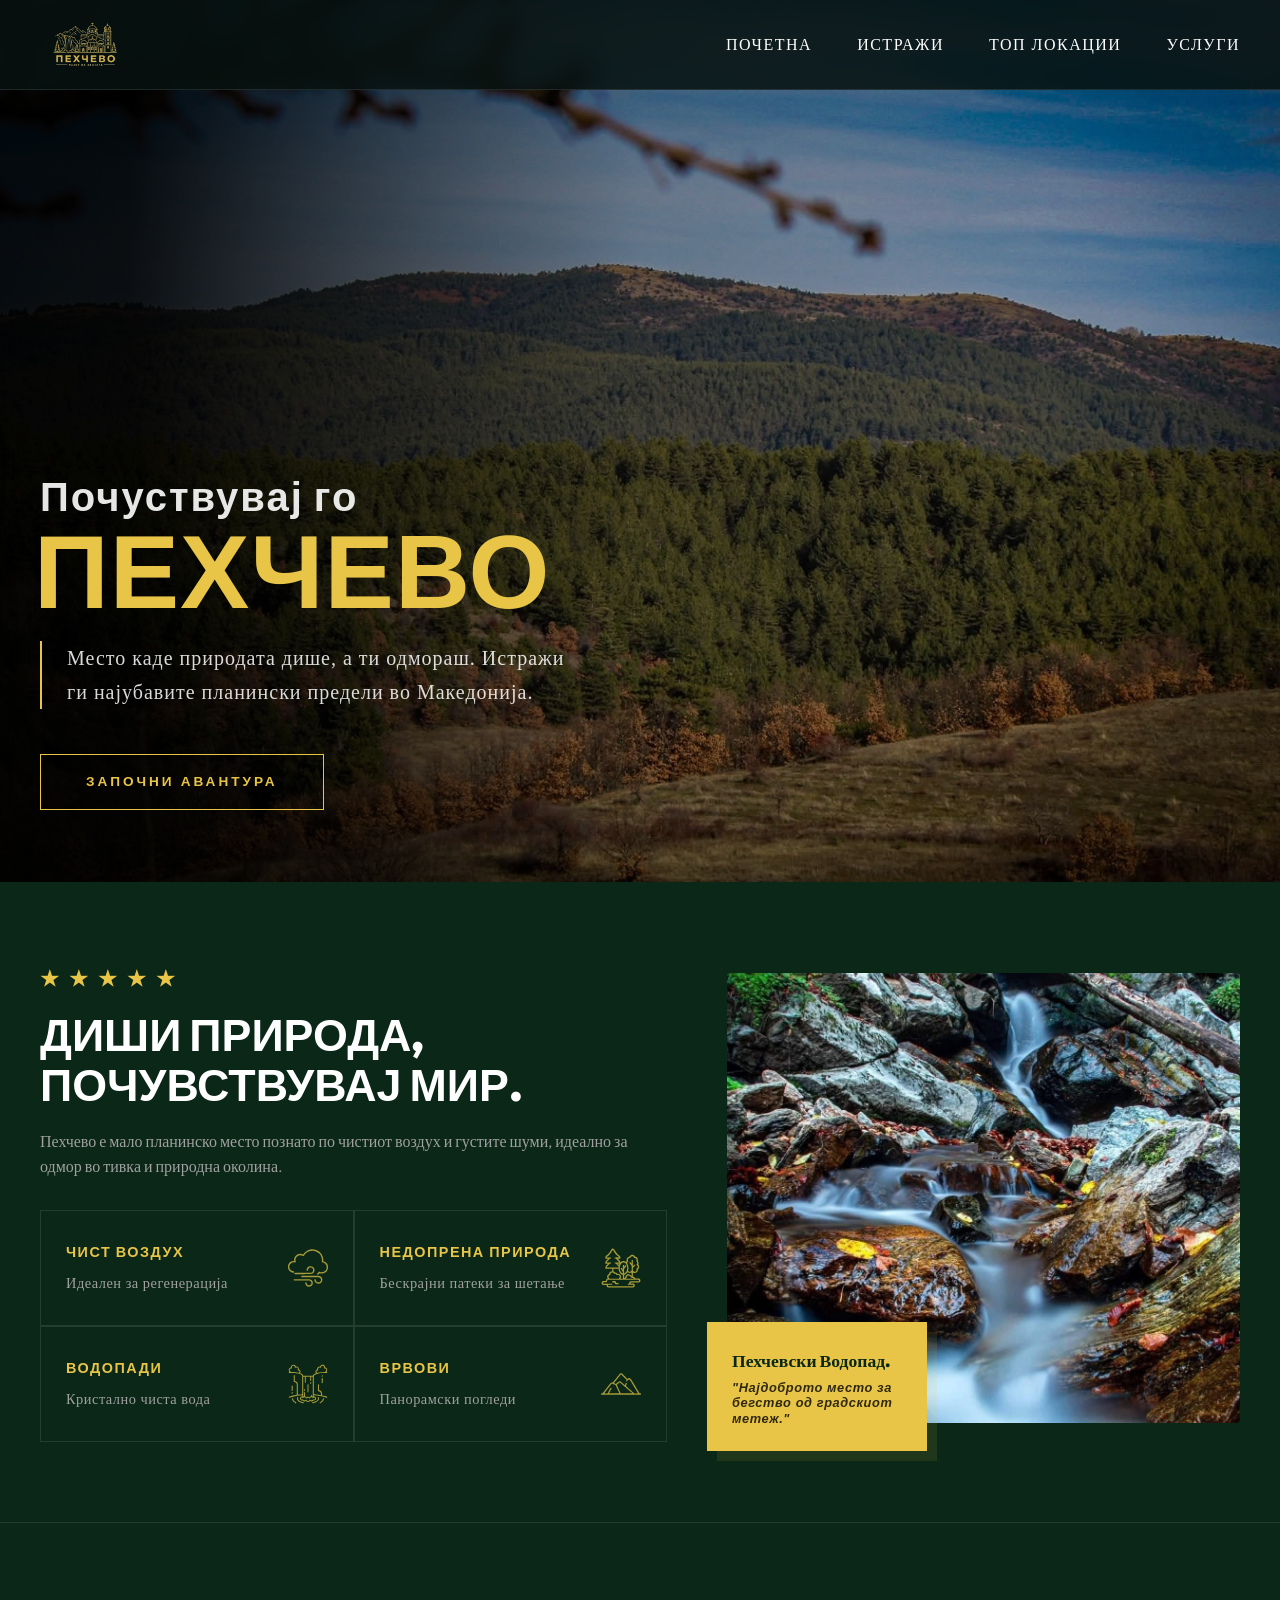
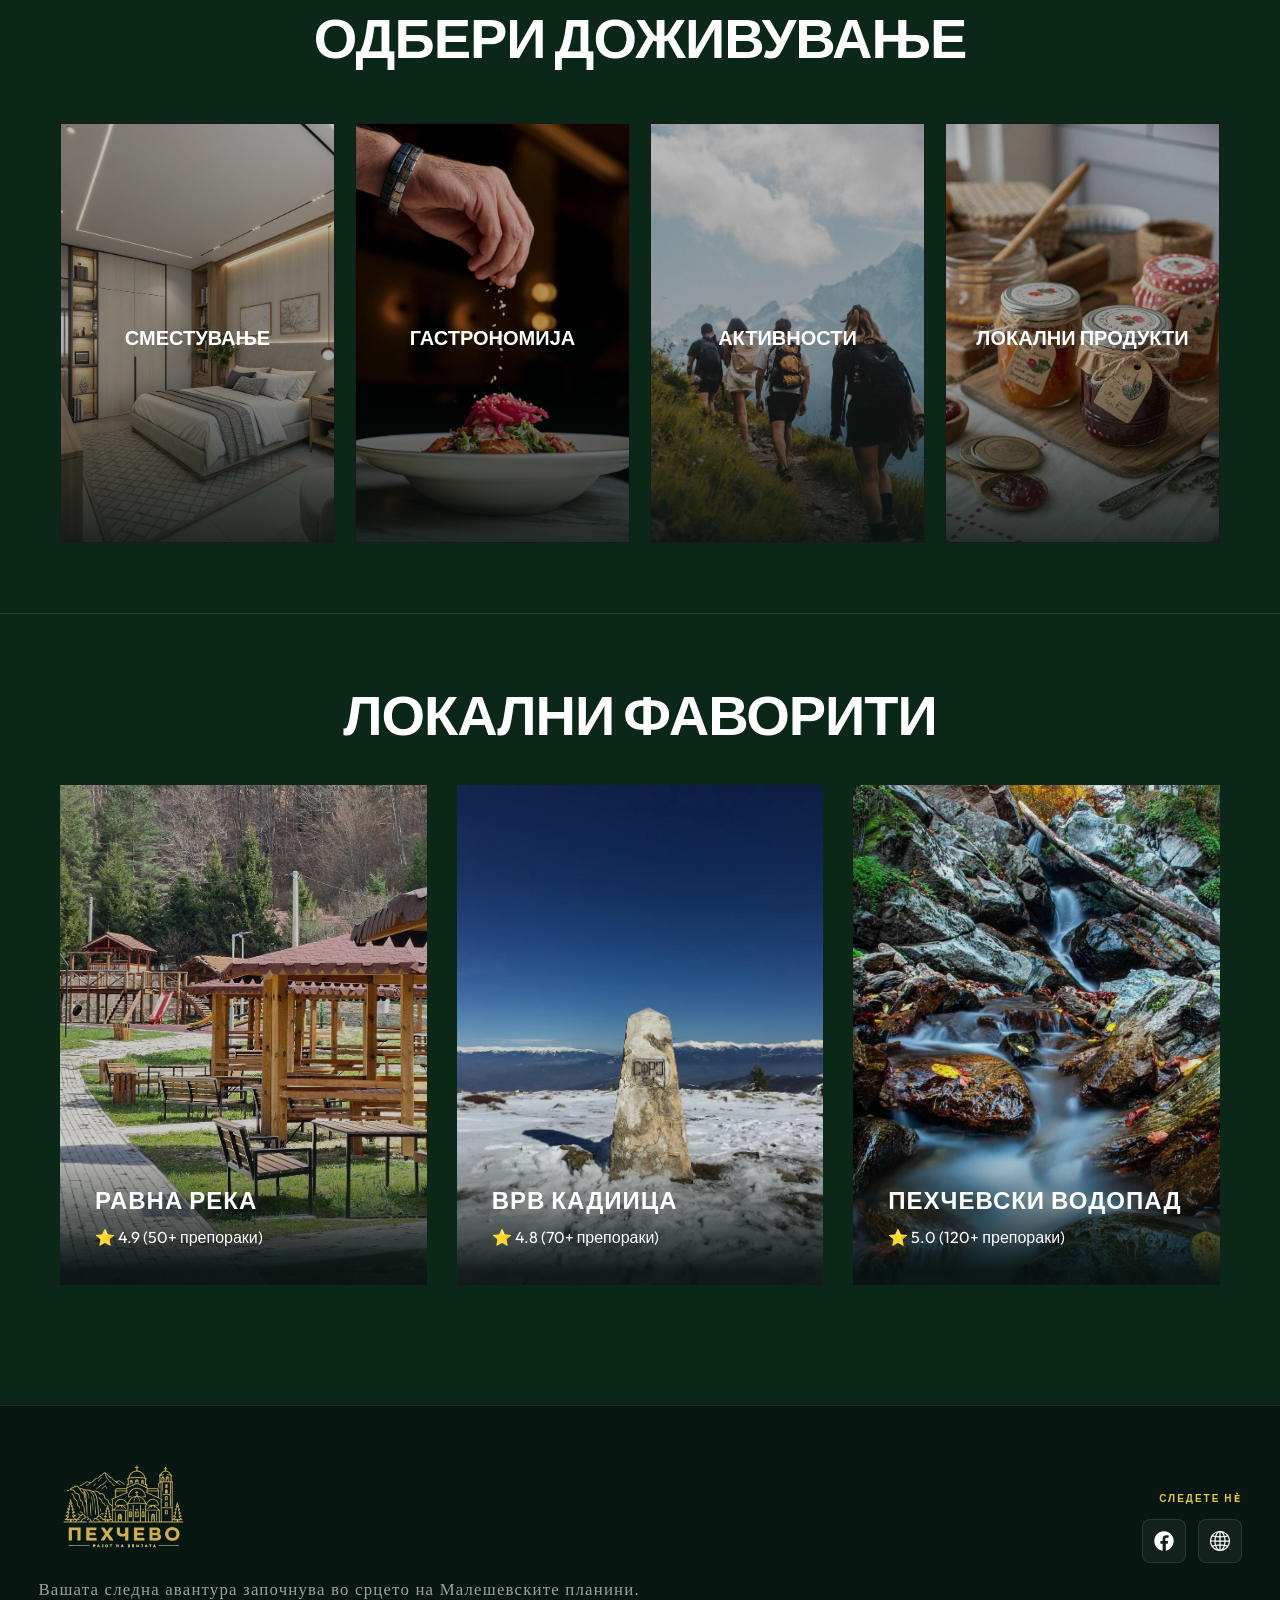
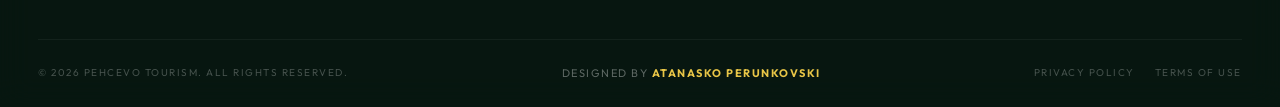
==== index.html @ e06bb4e6 "first commit" ====
<!DOCTYPE html>
<html lang="mk">

<head>
    <meta charset="UTF-8">
    <meta name="viewport" content="width=device-width, initial-scale=1.0">
    <title>Explore Pehcevo | Планински Рај</title>

    <link rel="stylesheet" href="css/main.css">
    <link rel="icon" href="img/FP.jpg">


<link href="https://fonts.googleapis.com/css2?family=Cinzel:wght@400;700&family=Outfit:wght@300;400&display=swap" rel="stylesheet">
<link rel="stylesheet" href="https://cdnjs.cloudflare.com/ajax/libs/font-awesome/6.0.0/css/all.min.css">
    <link href="https://fonts.googleapis.com/css2?family=Playfair+Display:ital,wght@1,700&family=Outfit:wght@400;600&display=swap" rel="stylesheet">
    <link href="https://fonts.googleapis.com/css2?family=Syne:wght@700;800&family=Bebas+Neue&family=Cormorant+Garamond:ital,wght@1,700&display=swap" rel="stylesheet">
    <link href="https://fonts.googleapis.com/css2?family=Poppins:wght@300;400;600;700&display=swap" rel="stylesheet">
    <link href="https://fonts.googleapis.com/css2?family=Outfit:wght@900&family=Cormorant+Garamond:ital,wght@1,500&display=swap" rel="stylesheet">
</head>

<body>

 <header class="header">
    <div class="nav-wrapper">
        <div class="logo">
            <a href="index.html"><img src="img/logofooter.png" alt="Logo"></a>
        </div>

        <nav id="navMenu">
            <ul>
                <li><a href="index.html">Почетна</a></li>
               <li><a href="index.html#categories">Истражи</a></li>
        <li><a href="index.html#top-locations">Топ Локации</a></li>
                <li><a href="services.html">Услуги</a></li>
            </ul>
        </nav>

        <div class="burger">
            <span></span>
            <span></span>
            <span></span>
        </div>
    </div>
</header>

    <section class="hero" id="hero">
        <div class="container">
            <h1>Почуствувај го <span>Пехчево</span></h1>
            <p>Место каде природата дише, а ти одмораш. Истражи ги најубавите планински предели во Македонија.</p>
            <a href="#categories" class="btn">Започни авантура</a>
        </div>
    </section>

  <section class="about" id="about">
    <div class="container about-wrapper">

        <div class="about-content">
            <span class="subtitle">★★★★★</span>
            <h2 class="main-title"> диши природа, почувствувај мир.</h2>
            <p class="description">Пехчево е мало планинско место познато по чистиот воздух и густите шуми, идеално за одмор во тивка и природна околина.</p>

            <div class="features-grid">
                <div class="feature-item">
                    <div class="icon-wrapper">
                        <img src="img/cloud.svg" alt="Воздух">
                    </div>
                    <div class="text">
                        <h4>Чист Воздух</h4>
                        <p>Идеален за регенерација</p>
                    </div>
                </div>

                <div class="feature-item">
                    <div class="icon-wrapper">
                        <img src="img/landscape.svg" alt="Природа">
                    </div>
                    <div class="text">
                        <h4>Недопрена природа</h4>
                        <p>Бескрајни патеки за шетање</p>
                    </div>
                </div>

                <div class="feature-item">
                    <div class="icon-wrapper">
                        <img src="img/waterfall.svg" alt="Водопади">
                    </div>
                    <div class="text">
                        <h4>Водопади</h4>
                        <p>Кристално чиста вода</p>
                    </div>
                </div>

                <div class="feature-item">
                    <div class="icon-wrapper">
                        <img src="img/mountain.svg" alt="Врвови">
                    </div>
                    <div class="text">
                        <h4>Врвови</h4>
                        <p>Панорамски погледи</p>
                    </div>
                </div>
            </div>
        </div>

        <div class="about-visual">
            <div class="image-mask">
                <img src="img/vodopad2.jpeg" alt="Pehcevo Nature">
            </div>
            <div class="experience-card">
                <div class="user-meta">
                    <div class="avatar-placeholder"></div>
                    <div class="user-info">
                        <strong>Пехчевски Водопад.</strong>
                    </div>
                </div>
                <p>"Најдоброто место за бегство од градскиот метеж."</p>
            </div>
        </div>

    </div>
</section>



    <section class="categories" id="categories">
        <div class="container">
            <h2>Одбери доживување</h2>
            <div class="grid">
                <div class="card">
                    <img src="img/acomodation.jpg" alt="Stay">
                    <div class="card-content">
                        <h3>Сместување</h3>
                        <p>Од модерни хотели до автентични планински колиби.</p>
                        <a href="acomodation.html" class="btn-sm">Види ги сите</a>
                    </div>
                </div>
                <div class="card">
                    <img src="img/gastronomycard.jpg"
                        alt="Gastronomy">
                    <div class="card-content">
                        <h3>Гастрономија</h3>
                        <p>Домашно сирење, фурнаринки и малешевски тавче гравче.</p>
                        <a href="gastronomy.html" class="btn-sm">Види ги сите</a>
                    </div>
                </div>
                <div class="card">
                    <img src="img/activities.jpg"
                        alt="Activities">
                    <div class="card-content">
                        <h3>Активности</h3>
                        <p>Планинарење, велосипедизам и оф-роуд тури.</p>
                        <a href="activities.html" class="btn-sm">Види ги сите</a>
                    </div>
                </div>
                <div class="card">
                    <img src="img/local.jpg"
                        alt="Products">
                    <div class="card-content">
                        <h3>Локални Продукти</h3>
                        <p>Шумски плодови, мед и природни чаеви од планината.</p>
                        <a href="localorigin.html" class="btn-sm">Види ги сите</a>
                    </div>
                </div>

            </div>
          <div class="slider-dots">
    <div class="dot active"></div>
    <div class="dot"></div>
    <div class="dot"></div>
    <div class="dot"></div>
  </div>
    </div>
        </div>
    </section>

<section class="top-locations" id="top-locations">
    <div class="container">
        <h2>Локални фаворити</h2>
        <div class="locations-grid">
      
            <div class="loc-item" onclick="openActivity('ravna-reka')">
                <img src="img/ravnareka3.jpg" alt="Равна Река">
                <div class="loc-info">
                    <h4>Равна Река</h4>
                    <span>⭐ 4.9 (50+ препораки)</span>
                </div>
            </div>

            <div class="loc-item" onclick="openActivity('vrv-kadiica')">
                <img src="img/kadiica.webp" alt="Врв Кадиица">
                <div class="loc-info">
                    <h4>Врв Кадиица</h4>
                    <span>⭐ 4.8 (70+ препораки)</span>
                </div>
            </div>
            
        
            <div class="loc-item" onclick="openActivity('pehcevski-vodopadi')">
                <img src="img/vodopad2.jpeg" alt="Пехчевски Водопад">
                <div class="loc-info">
                    <h4>Пехчевски Водопад</h4>
                    <span>⭐ 5.0 (120+ препораки)</span>
                </div>
            </div>

        </div>
    </div>
</section>

<div id="activityModal" class="modal-overlay activity-modal">
    <div class="modal-container">
      
        <button class="close-modal" onclick="closeActivityModal()">×</button>
        
        <div class="modal-left">
            <img src="" id="act-img">
        </div>
        
        <div class="modal-right">
            <div class="top-content">
                <span id="act-type" class="activity-type-tag"></span>
                <h2 id="act-title"></h2>
                <p id="act-desc" class="activity-desc"></p>
            </div>

            <div class="activity-meta">
                <!-- Секој елемент сега има контејнер за иконата (векторот) -->
                <div class="meta-item">
                    <span>Локација</span>
                    <div class="meta-value">
                        <i class="fa-solid fa-location-dot"></i>
                        <b id="act-location"></b>
                    </div>
                </div>

                <div class="meta-item">
                    <span>Тежина</span>
                    <div class="meta-value">
                        <i class="fa-solid fa-mountain"></i>
                        <b id="act-diff"></b>
                    </div>
                </div>

                <div class="meta-item">
                    <span>Период</span>
                    <div class="meta-value">
                        <i class="fa-solid fa-calendar-days"></i>
                        <b id="act-time"></b>
                    </div>
                </div>

                <div class="meta-item">
                    <span>Опрема</span>
                    <div class="meta-value">
                        <i class="fa-solid fa-person-hiking"></i>
                        <b id="act-gear"></b>
                    </div>
                </div>
            </div>
        </div>
    </div>
</div>
<footer class="main-footer">
    <div class="footer-glass-wrap">
        <div class="container-fluid">
            <div class="footer-content-row">
                
                <div class="footer-brand-wrap">
                    <a href="#" class="footer-logo"> 
                        <img src="img/logofooter.png" alt="Pehcevo Logo">
                    </a>
                    <p class="brand-tagline-low">Вашата следна авантура започнува во срцето на Малешевските планини.</p>
                </div>

                <div class="footer-social-wrap">
                    <span class="social-label">Следете нè</span>
                    <div class="social-icons">
                        <a href="#" class="social-btn">
                            <img src="img/facebook.svg" alt="Facebook">
                        </a>
                        <a href="#" class="social-btn">
                            <img src="img/world-wide-web.svg" alt="Website">
                        </a>
                    </div>
                </div>
            </div>

            <div class="footer-bottom">
                <p class="copyright">&copy; 2026 PEHCEVO TOURISM. ALL RIGHTS RESERVED.</p>
                
                <a href="#" target="_blank" class="designer-link-class">
                    DESIGNED BY <span>ATANASKO PERUNKOVSKI</span>
                </a>

                <div class="legal-links">
                    <a href="#">Privacy Policy</a>
                    <a href="#">Terms of Use</a>
                </div>
            </div>
        </div>
    </div>
</footer>

<script src="main.js"></script>

</body>

</html>
---- css/main.css ----
@charset "UTF-8";
@import url("https://fonts.googleapis.com/css2?family=Outfit:wght@300;400;600;700&display=swap");
* {
  margin: 0;
  padding: 0;
  box-sizing: border-box;
}

body {
  font-family: "Outfit", sans-serif;
  background-color: #0a2717;
  color: #ffffff;
  line-height: 1.6;
  overflow-x: hidden;
}

.container {
  max-width: 1400px;
  margin: 0 auto;
  padding: 0 40px;
}

.header {
  position: fixed;
  top: 0;
  left: 0;
  width: 100%;
  height: 90px;
  z-index: 1000;
  background: rgba(8, 18, 16, 0.8);
  backdrop-filter: blur(8px);
  border-bottom: 1px solid rgba(255, 255, 255, 0.1);
  display: flex;
  align-items: center;
}
.header .nav-wrapper {
  width: 100%;
  max-width: 1400px;
  margin: 0 auto;
  padding: 0 40px;
  display: flex;
  justify-content: space-between;
  align-items: center;
}
.header .logo {
  z-index: 1101;
}
.header .logo img {
  max-height: 60px;
  width: auto;
  display: block;
}
.header {
  /* DESKTOP MENU */
}
.header #navMenu ul {
  display: flex;
  list-style: none;
  gap: 45px;
  margin: 0;
  padding: 0;
}
.header #navMenu ul li a {
  text-decoration: none;
  color: #fff;
  font-family: "Times New Roman", Times, serif;
  font-size: 1rem;
  text-transform: uppercase;
  letter-spacing: 1.5px;
  transition: 0.3s;
}
.header #navMenu ul li a:hover {
  color: #e8c547;
}
.header .burger {
  display: none;
  flex-direction: column;
  gap: 5px;
  cursor: pointer;
  z-index: 1101;
}
.header .burger span {
  width: 26px;
  height: 3px;
  background: #fff;
  transition: 0.3s;
}

.hero {
  height: 98vh;
  display: flex;
  align-items: flex-end;
  position: relative;
  padding-bottom: 8vh;
  background: linear-gradient(to right, rgba(0, 0, 0, 0.9) 10%, rgba(0, 0, 0, 0.3) 50%, rgba(0, 0, 0, 0.1) 100%), url("../img/IMG_6024.jpeg") top/cover no-repeat;
}
.hero::before {
  content: "";
  position: absolute;
  top: 0;
  left: 0;
  width: 100%;
  height: 100%;
  background: rgba(0, 0, 0, 0.2);
  z-index: 0;
}
.hero .container {
  position: relative;
  z-index: 1;
  width: 100%;
  max-width: 1400px;
  margin: 0 auto;
  padding: 0 40px;
  text-align: left;
}
.hero .container h1 {
  font-family: "Outfit", sans-serif;
  font-size: clamp(1.8rem, 4vw, 2.5rem);
  font-weight: 700;
  letter-spacing: 2px;
  text-transform: none;
  color: rgba(255, 255, 255, 0.9);
  line-height: 1.1;
  margin-bottom: 25px;
  padding-left: 0;
}
.hero .container h1 span {
  display: block;
  font-family: "Outfit", sans-serif;
  font-size: clamp(3rem, 9vw, 6.5rem);
  font-weight: 900;
  color: #e8c547;
  letter-spacing: 1px;
  text-transform: uppercase;
  margin-top: 5px;
  line-height: 0.9;
  margin-left: -6px;
}
.hero .container p {
  max-width: 550px;
  font-family: "Times New Roman", Times, serif;
  margin-bottom: 45px;
  font-size: 1.25rem;
  color: rgba(255, 255, 255, 0.85);
  line-height: 1.7;
  font-weight: 500;
  letter-spacing: 1px;
  border-left: 2px solid #e8c547;
  padding-left: 25px;
  margin-left: 0;
}
.hero .container .btn {
  display: inline-block;
  padding: 16px 45px;
  background: transparent;
  color: #e8c547 !important;
  font-family: "Outfit", sans-serif;
  border: 1px solid #e8c547;
  text-decoration: none !important;
  font-weight: 700;
  text-transform: uppercase;
  letter-spacing: 3px;
  font-size: 0.85rem;
  transition: all 0.4s cubic-bezier(0.165, 0.84, 0.44, 1);
}
.hero .container .btn:hover {
  background: #e8c547;
  color: #ffffff !important;
  transform: translateY(-5px);
  box-shadow: 0 15px 30px rgba(232, 197, 71, 0.3);
}

.hero .container {
  animation: fadeInUp 1.2s ease-out;
}

@keyframes fadeInUp {
  from {
    opacity: 0;
    transform: translateY(30px);
  }
  to {
    opacity: 1;
    transform: translateY(0);
  }
}
.about {
  padding: 80px 0;
  border-bottom: 1px solid rgba(255, 255, 255, 0.1);
  background-color: #0a2717;
}
.about .about-wrapper {
  display: grid;
  grid-template-columns: 1.1fr 0.9fr;
  gap: 60px;
  align-items: center;
}
.about .subtitle {
  color: #e8c547;
  letter-spacing: 10px;
  font-weight: 700;
  font-size: 1.3rem;
  display: block;
  margin-bottom: 15px;
}
.about .main-title {
  font-size: 2.8rem;
  font-weight: 900;
  line-height: 1.1;
  margin-bottom: 20px;
  text-transform: uppercase;
  color: #ffffff;
}
.about .description {
  color: #a0a0a0;
  font-family: "Outfit", Times, serif;
  font-weight: 300;
  margin-bottom: 30px;
  font-size: 1rem;
  line-height: 1.6;
}
.about .features-grid {
  display: grid;
  grid-template-columns: 1fr 1fr;
}
.about .features-grid .feature-item {
  padding: 30px 25px;
  border: 1.5px solid rgba(255, 255, 255, 0.1);
  transition: 0.4s cubic-bezier(0.4, 0, 0.2, 1);
  position: relative;
  overflow: hidden;
}
.about .features-grid .feature-item .icon-wrapper {
  position: absolute;
  right: 25px;
  top: 50%;
  transform: translateY(-50%);
  width: 40px;
  height: 40px;
  transition: all 0.4s cubic-bezier(0.175, 0.885, 0.32, 1.275);
  opacity: 0.7;
}
.about .features-grid .feature-item .icon-wrapper img {
  width: 100%;
  height: 100%;
  -o-object-fit: contain;
     object-fit: contain;
  /* Филтер за златна боја на црно SVG */
  filter: invert(82%) sepia(53%) saturate(542%) hue-rotate(354deg) brightness(95%) contrast(92%);
}
.about .features-grid .feature-item .text {
  padding-right: 50px;
}
.about .features-grid .feature-item .text h4 {
  color: #e8c547;
  margin-bottom: 8px;
  letter-spacing: 1.5px;
  text-transform: uppercase;
  font-size: 0.9rem;
}
.about .features-grid .feature-item .text p {
  font-size: 0.9rem;
  font-family: "Times New Roman", Times, serif;
  font-weight: 500;
  letter-spacing: 0.5px;
  color: #a0a0a0;
  margin: 0;
}
.about .features-grid .feature-item:hover {
  background: rgba(232, 197, 71, 0.05);
  border-color: #e8c547;
}
.about .features-grid .feature-item:hover .icon-wrapper {
  transform: translateY(-50%) scale(1.25);
  opacity: 1;
}
.about .about-visual {
  position: relative;
}
.about .about-visual .image-mask img {
  width: 100%;
  height: 450px;
  -o-object-fit: cover;
     object-fit: cover;
  transition: 0.8s ease;
  border-radius: 4px;
}
.about .about-visual .image-mask img:hover {
  transform: scale(1.02);
}
.about .about-visual .experience-card {
  position: absolute;
  bottom: -20px;
  left: -20px;
  background: #e8c547;
  color: #0a2717;
  padding: 25px;
  max-width: 220px;
  box-shadow: 10px 10px 0 rgba(232, 197, 71, 0.1);
  z-index: 10;
}
.about .about-visual .experience-card .user-info strong {
  font-weight: 900;
  font-family: "Outfit";
  font-size: 1.1rem;
  color: #0a2717;
  display: block;
}
.about .about-visual .experience-card p {
  font-weight: 600;
  font-family: Arial, Helvetica, sans-serif;
  font-style: italic;
  letter-spacing: 0.6px;
  font-size: 0.8rem;
  line-height: 1.2;
  margin-top: 5px;
  color: rgba(0, 0, 0, 0.8);
}

.categories {
  padding: 70px 0;
  background-color: #0a2717;
  overflow: hidden;
}
.categories h2 {
  font-family: "Outfit", sans-serif;
  font-size: clamp(2.5rem, 5vw, 3.5rem);
  text-align: center;
  margin-bottom: 40px;
  text-transform: uppercase;
  font-weight: 900;
  color: #ffffff;
  letter-spacing: -1px;
}
.categories h2 span {
  display: block;
  font-family: "Cormorant Garamond", serif;
  font-style: italic;
  color: #e8c547;
  font-size: 1.2rem;
  text-transform: none;
  letter-spacing: 2px;
  margin-top: 5px;
}
.categories .grid {
  display: grid;
  grid-template-columns: repeat(4, 1fr);
  gap: 20px;
  padding: 0 20px;
}
.categories .card {
  height: 420px;
  background: #000;
  position: relative;
  overflow: hidden;
  border: 1px solid rgba(255, 255, 255, 0.1);
  transition: all 0.5s ease;
}
.categories .card::after {
  content: "";
  position: absolute;
  top: 0;
  left: 0;
  width: 100%;
  height: 100%;
  background: linear-gradient(to top, rgba(8, 18, 16, 0.8) 0%, rgba(8, 18, 16, 0.1) 40%, transparent 100%);
  z-index: 1;
  transition: all 0.5s ease;
}
.categories .card img {
  width: 100%;
  height: 100%;
  -o-object-fit: cover;
     object-fit: cover;
  opacity: 0.75;
  transition: 0.8s cubic-bezier(0.2, 1, 0.2, 1);
}
.categories .card .card-content {
  position: absolute;
  bottom: 0;
  left: 0;
  width: 100%;
  padding: 40px 30px;
  z-index: 2;
  text-align: center;
  display: flex;
  flex-direction: column;
  align-items: center;
}
.categories .card .card-content h3 {
  font-family: "Outfit", sans-serif;
  font-size: 1.25rem;
  text-transform: uppercase;
  font-weight: 900;
  margin-bottom: 15px;
  color: #ffffff;
  transform: translateY(10px);
  transition: 0.4s ease;
}
.categories .card .card-content p {
  font-family: "Times New Roman", Times, serif;
  font-size: 0.95rem;
  color: rgba(255, 255, 255, 0.85);
  letter-spacing: 1px;
  line-height: 1.5;
  opacity: 0;
  transform: translateY(20px);
  transition: 0.4s ease;
  margin-bottom: 30px;
}
.categories .card .card-content .btn-outline {
  display: inline-block;
  padding: 12px 25px;
  border: 1px solid #e8c547;
  color: #e8c547;
  text-decoration: none;
  font-size: 0.7rem;
  font-weight: 800;
  text-transform: uppercase;
  letter-spacing: 2px;
  opacity: 0;
  transform: translateY(20px);
  transition: 0.4s ease;
}
.categories .card:hover {
  border-color: #e8c547;
}
.categories .card:hover::after {
  background: linear-gradient(to top, rgba(8, 18, 16, 0.95) 0%, rgba(8, 18, 16, 0.5) 70%, transparent 100%);
}
.categories .card:hover img {
  opacity: 0.9;
  transform: scale(1.1);
}
.categories .card:hover .card-content h3 {
  transform: translateY(0);
  color: #e8c547;
}
.categories .card:hover .card-content p, .categories .card:hover .card-content .btn-outline {
  opacity: 1;
  transform: translateY(0);
}
.categories .card:hover .card-content .btn-outline {
  background: #e8c547;
  color: #0a2717;
}
.categories .slider-dots {
  display: none;
}

.top-locations {
  padding: 70px 0;
  border-top: 1px solid rgba(255, 255, 255, 0.1);
  background-color: #0a2717;
}
.top-locations .container {
  max-width: 1200px;
  margin: 0 auto;
  padding: 0 20px;
}
.top-locations .container h2 {
  font-family: "Outfit", sans-serif;
  font-size: clamp(2.5rem, 5vw, 3.5rem);
  font-weight: 900;
  padding-bottom: 40px;
  text-transform: uppercase;
  color: #ffffff;
  letter-spacing: -1px;
  line-height: 1.1;
  text-align: center;
}
.top-locations .container .section-title {
  text-align: center;
  margin-bottom: 40px;
}
.top-locations .container .section-title span {
  color: #e8c547;
  display: block;
  font-family: "Cormorant Garamond", serif;
  font-style: italic;
  font-size: 1.6rem;
  letter-spacing: 2px;
  text-transform: none;
  margin-bottom: 5px;
  font-weight: 400;
}
.top-locations .locations-grid {
  display: grid;
  grid-template-columns: repeat(3, 1fr);
  gap: 30px;
  width: 100%;
}
.top-locations .loc-item {
  position: relative;
  height: 500px;
  background: #0c1a17;
  overflow: hidden;
  transition: transform 0.4s ease;
}
.top-locations .loc-item img {
  width: 100%;
  height: 100%;
  -o-object-fit: cover;
     object-fit: cover;
  transition: 0.8s cubic-bezier(0.2, 1, 0.2, 1);
  opacity: 0.9;
}
.top-locations .loc-item .loc-info {
  position: absolute;
  bottom: 0;
  left: 0;
  width: 100%;
  padding: 35px;
  background: linear-gradient(to top, rgba(8, 18, 16, 0.95) 10%, transparent 100%);
  z-index: 2;
}
.top-locations .loc-item .loc-info h4 {
  font-family: "Outfit", sans-serif;
  font-size: 1.5rem;
  font-weight: 600;
  text-transform: uppercase;
  margin-bottom: 5px;
  color: #ffffff;
  letter-spacing: 1px;
}
.top-locations .loc-item .loc-info .loc-tag {
  color: #e8c547;
  font-size: 0.7rem;
  font-weight: 700;
  text-transform: uppercase;
  letter-spacing: 2px;
}
.top-locations .loc-item .loc-info .loc-desc {
  font-size: 0.85rem;
  color: rgba(255, 255, 255, 0.7);
  margin-top: 12px;
  line-height: 1.5;
  opacity: 0;
  transform: translateY(15px);
  transition: 0.4s ease-out;
}
.top-locations .loc-item:hover img {
  transform: scale(1.1);
}
.top-locations .loc-item:hover .loc-desc {
  opacity: 1;
  transform: translateY(0);
}
.top-locations .loc-item:hover h4 {
  color: #e8c547;
}
.top-locations {
  /* --- MOBILE OPTIMIZATION --- */
}

.main-footer {
  width: 100%;
  background: transparent;
  padding-top: 50px;
}
.main-footer .footer-glass-wrap {
  background: rgba(5, 13, 12, 0.6);
  backdrop-filter: blur(15px);
  -webkit-backdrop-filter: blur(15px);
  border-top: 1px solid rgba(255, 255, 255, 0.1);
  padding: 45px 0 25px;
}
.main-footer .container-fluid {
  max-width: 94%;
  margin: 0 auto;
}
.main-footer .footer-content-row {
  display: flex;
  justify-content: space-between;
  align-items: center;
  margin-bottom: 35px;
}
.main-footer .footer-brand-wrap {
  flex: 3;
}
.main-footer .footer-brand-wrap .footer-logo {
  display: block;
  margin-bottom: 12px;
}
.main-footer .footer-brand-wrap .footer-logo img {
  width: 170px;
  height: auto;
  display: block;
}
.main-footer .footer-brand-wrap .brand-tagline-low {
  font-family: "Times New Roman", Times, serif;
  color: rgba(255, 255, 255, 0.6);
  font-size: 1.05rem;
  letter-spacing: 1.2px;
  white-space: nowrap;
  max-width: none;
}
.main-footer .footer-social-wrap {
  flex: 1;
  display: flex;
  flex-direction: column;
  align-items: flex-end;
  gap: 12px;
}
.main-footer .footer-social-wrap .social-label {
  font-size: 10px;
  text-transform: uppercase;
  letter-spacing: 2px;
  color: #e8c547;
  font-weight: 700;
}
.main-footer .footer-social-wrap .social-icons {
  display: flex;
  gap: 12px;
}
.main-footer .footer-social-wrap .social-icons .social-btn {
  width: 44px;
  height: 44px;
  background: rgba(255, 255, 255, 0.05);
  border: 1px solid rgba(255, 255, 255, 0.1);
  border-radius: 8px;
  display: flex;
  align-items: center;
  justify-content: center;
  transition: 0.4s cubic-bezier(0.165, 0.84, 0.44, 1);
}
.main-footer .footer-social-wrap .social-icons .social-btn img {
  width: 20px;
  height: 20px;
  filter: invert(1);
  transition: 0.3s;
}
.main-footer .footer-social-wrap .social-icons .social-btn:hover {
  background: #e8c547;
  transform: translateY(-5px);
  border-color: #e8c547;
  box-shadow: 0 8px 20px rgba(232, 197, 71, 0.25);
}
.main-footer .footer-social-wrap .social-icons .social-btn:hover img {
  filter: invert(0);
}
.main-footer .footer-bottom {
  display: flex;
  justify-content: space-between;
  align-items: center;
  padding-top: 25px;
  border-top: 1px solid rgba(255, 255, 255, 0.05);
}
@media (max-width: 992px) {
  .main-footer .footer-bottom {
    flex-direction: column;
    gap: 20px;
  }
}
.main-footer .footer-bottom .copyright, .main-footer .footer-bottom .legal-links a {
  font-size: 10px;
  color: rgba(255, 255, 255, 0.25);
  text-transform: uppercase;
  letter-spacing: 1.5px;
  text-decoration: none;
}
.main-footer .footer-bottom .legal-links {
  display: flex;
  gap: 20px;
}
.main-footer .footer-bottom .legal-links a:hover {
  color: #ffffff;
}
.main-footer .footer-bottom .designer-link-class {
  font-size: 11px;
  color: rgba(255, 255, 255, 0.35);
  text-decoration: none;
  letter-spacing: 1.5px;
}
.main-footer .footer-bottom .designer-link-class span {
  color: #e8c547;
  font-weight: 700;
}
.main-footer .footer-bottom .designer-link-class:hover {
  color: #ffffff;
}

.btn-sm {
  display: inline-block;
  padding: 12px 28px;
  background: transparent;
  color: #e8c547;
  border: 1px solid #e8c547;
  text-decoration: none;
  font-family: "Outfit", sans-serif;
  font-size: 0.7rem;
  font-weight: 800;
  text-transform: uppercase;
  letter-spacing: 2px;
  transition: all 0.4s cubic-bezier(0.25, 0.46, 0.45, 0.94);
  position: relative;
  overflow: hidden;
  z-index: 1;
}
.btn-sm:hover {
  color: #0a2717;
  background-color: #e8c547;
  transform: translateY(-3px);
  box-shadow: 0 10px 20px rgba(232, 197, 71, 0.2);
}
.btn-sm:active {
  transform: translateY(-1px);
}

.card .btn-sm {
  opacity: 0;
  transform: translateY(15px);
  transition: 0.5s all ease;
}
.card:hover .btn-sm {
  opacity: 1;
  transform: translateY(0);
}

html {
  scroll-behavior: smooth;
}

body {
  margin: 0;
  background: #0a2717;
  color: #fff;
  font-family: "Outfit", sans-serif;
  overflow-x: hidden;
}

body.modal-open {
  overflow: hidden !important;
}

/* --- HERO PAGE --- */
.hero-page {
  position: relative;
  background-image: linear-gradient(rgba(0, 0, 0, 0.65), rgba(0, 0, 0, 0.65)), url("../img/acomodationhero.jpg");
  background-size: cover;
  background-position: center;
  height: 500px;
  display: flex;
  flex-direction: column;
  align-items: center;
  justify-content: center;
  text-align: center;
}
.hero-page h1 {
  font-size: 75px;
  text-transform: uppercase;
  margin: 0;
  font-weight: 900;
  letter-spacing: -2px;
  line-height: 1;
}
@media (max-width: 768px) {
  .hero-page h1 {
    font-size: 12vw;
  }
}
.hero-page p {
  font-size: 20px;
  color: #ccc;
  margin-top: 15px;
  max-width: 800px;
}
@media (max-width: 768px) {
  .hero-page p {
    font-size: 16px;
    padding: 0 15px;
  }
}

.scroll-indicator {
  position: absolute;
  bottom: 30px;
  left: 50%;
  transform: translateX(-50%);
  display: flex;
  flex-direction: column;
  align-items: center;
  text-decoration: none;
  color: #e8c547;
}
.scroll-indicator i {
  animation: bounce 2s infinite;
  font-size: 1.5rem;
}

@keyframes bounce {
  0%, 20%, 50%, 80%, 100% {
    transform: translateY(0);
  }
  40% {
    transform: translateY(-10px);
  }
  60% {
    transform: translateY(-5px);
  }
}
/* --- GRID & CARDS --- */
.grid {
  display: grid;
  grid-template-columns: repeat(4, 1fr);
  gap: 25px;
  padding: 60px 5%;
  max-width: 1400px;
  margin: 0 auto;
}
@media (max-width: 1024px) {
  .grid {
    grid-template-columns: 1fr 1fr;
  }
}
@media (max-width: 768px) {
  .grid {
    display: flex;
    flex-direction: column;
    align-items: center;
  }
}

.category-card {
  position: relative;
  height: 450px;
  overflow: hidden;
  background: #000;
  cursor: pointer;
  width: 100%;
}
.category-card img {
  width: 100%;
  height: 100%;
  /* Ова е магијата: ја пополнува картичката без деформација */
  -o-object-fit: cover;
     object-fit: cover;
  /* Ова осигурува дека сликата е центрирана (можеш да ставиш и center 30%) */
  -o-object-position: center;
     object-position: center;
  transition: 0.6s ease;
}
.category-card .card-content {
  position: absolute;
  bottom: 0;
  left: 0;
  width: 100%;
  height: 110px;
  background: rgba(5, 18, 12, 0.82);
  backdrop-filter: blur(12px);
  -webkit-backdrop-filter: blur(12px);
  border-top: 2px solid #e8c547;
  display: flex;
  flex-direction: column;
  align-items: center;
  justify-content: center;
  padding: 20px 20px 5px;
  transition: all 0.5s ease-in-out;
  box-sizing: border-box;
  z-index: 2;
}
.category-card h3 {
  font-size: 1.25rem;
  margin: 0;
  text-transform: uppercase;
  letter-spacing: 2px;
  color: #fff;
  text-align: center;
  line-height: 1.2;
  width: 100%;
  font-weight: 600;
  transition: 0.3s;
}
.category-card p {
  font-family: serif;
  font-size: 1rem;
  color: #ccc;
  opacity: 0;
  visibility: hidden;
  margin: 0;
  height: 0;
  transition: 0.4s ease;
  text-align: center;
}
.category-card .btn-outline {
  opacity: 0;
  visibility: hidden;
  margin-top: 10px;
}
.category-card:hover img {
  transform: scale(1.1);
  filter: brightness(0.4);
}
.category-card:hover .card-content {
  height: 100%;
  background: rgba(10, 10, 10, 0.75);
  justify-content: center;
  padding: 30px;
}
.category-card:hover h3 {
  color: #e8c547;
  margin-bottom: 15px;
  font-weight: 700;
}
.category-card:hover p {
  opacity: 1;
  visibility: visible;
  height: auto;
  margin-bottom: 20px;
}
.category-card:hover .btn-outline {
  opacity: 1;
  visibility: visible;
}

.btn-outline {
  background: transparent;
  color: #e8c547;
  border: 1px solid #e8c547;
  padding: 10px 22px;
  font-weight: 700;
  text-transform: uppercase;
  cursor: pointer;
  transition: 0.3s;
  opacity: 0;
  visibility: hidden;
}
.btn-outline:hover {
  background: #e8c547;
  color: #000;
}

/* --- УНИВЕРЗАЛЕН МОДЕРЕН МОДАЛ (COMPACT & BLUR) --- */
.modal-overlay {
  position: fixed;
  inset: 0;
  background: rgba(0, 0, 0, 0.4);
  backdrop-filter: blur(12px);
  -webkit-backdrop-filter: blur(12px);
  display: none;
  justify-content: center;
  align-items: center;
  z-index: 9999;
  padding: 20px;
}
.modal-overlay.active {
  display: flex;
}

.modal-container {
  background: #0d1414;
  width: 100%;
  max-width: 950px;
  height: 620px;
  display: flex;
  position: relative;
  border: 1px solid rgba(232, 197, 71, 0.2);
  overflow: hidden;
  box-shadow: 0 30px 60px rgba(0, 0, 0, 0.5);
}

.close-modal {
  position: absolute;
  top: 15px;
  right: 15px;
  background: rgba(232, 197, 71, 0.1);
  border: 1px solid rgba(232, 197, 71, 0.4);
  color: #e8c547;
  width: 32px;
  height: 32px;
  cursor: pointer;
  z-index: 100;
  display: flex;
  align-items: center;
  justify-content: center;
  transition: 0.3s;
}
.close-modal:hover {
  background: #e8c547;
  color: #000;
  transform: rotate(90deg);
}

/* ЛЕВА СТРАНА - ГАЛЕРИЈА (6 СЛИКИ) */
.modal-left {
  width: 42%;
  height: 100%;
  display: flex;
  flex-direction: column;
}

.main-img-box {
  width: 100%;
  height: 60%;
  overflow: hidden;
}
.main-img-box img {
  width: 100%;
  height: 100%;
  -o-object-fit: cover;
     object-fit: cover;
}

.thumb-grid {
  margin-top: 1px;
  width: 100%;
  height: 40%;
  display: grid;
  grid-template-columns: repeat(3, 1fr);
  grid-template-rows: repeat(2, 1fr);
  gap: 2px;
  background: #000;
}
.thumb-grid img {
  width: 100%;
  height: 100%;
  -o-object-fit: cover;
     object-fit: cover;
  cursor: pointer;
  opacity: 0.5;
  transition: 0.3s;
}
.thumb-grid img:hover, .thumb-grid img.active {
  opacity: 1;
}

/* ДЕСНА СТРАНА - ИНФО */
.modal-right {
  background: #0a2717;
  width: 58%;
  padding: 40px 40px 30px;
  display: flex;
  flex-direction: column;
}
.modal-right h2 {
  font-family: "Outfit", sans-serif;
  font-size: 1.8rem;
  font-weight: 900;
  text-transform: uppercase;
  margin: 0 0 25px;
  color: #ffffff;
  line-height: 1.2;
}

/* ИНФО КАРТИЧКИ */
.info-grid {
  display: grid;
  grid-template-columns: 1fr 1fr;
  gap: 12px;
  margin-bottom: 25px;
}

.info-item {
  background: rgba(255, 255, 255, 0.03);
  padding: 12px 18px;
  border-left: 3px solid #e8c547;
  display: flex;
  flex-direction: column;
  align-items: flex-start;
  justify-content: center;
  min-height: 85px;
}
.info-item i {
  color: #e8c547;
  font-size: 1rem;
  margin-bottom: 8px;
}
.info-item span {
  display: block;
  color: #888;
  font-size: 0.65rem;
  text-transform: uppercase;
  letter-spacing: 1px;
  margin-bottom: 3px;
}
.info-item strong {
  display: block;
  font-size: 0.95rem;
  color: #fff;
  font-weight: 700;
  line-height: 1.1;
}

/* КОНТАКТ И АКЦИЈА */
.contact-row {
  margin-top: auto;
}

.c-card {
  background: rgba(255, 255, 255, 0.02);
  border: 1px solid rgba(232, 197, 71, 0.08);
  padding: 10px 15px;
  display: flex;
  align-items: center;
  gap: 12px;
  margin-bottom: 8px;
  transition: 0.3s;
}
.c-card i {
  color: #e8c547;
  font-size: 0.9rem;
}
.c-card p {
  margin: 0;
  font-size: 0.85rem;
  color: #bbb;
}
.c-card:hover {
  border-color: #e8c547;
  background: rgba(232, 197, 71, 0.05);
}

.action-area {
  display: flex;
  margin-top: 15px;
}

.icon-box {
  width: 55px;
  height: 50px;
  background: rgba(255, 255, 255, 0.04);
  border: 1px solid rgba(232, 197, 71, 0.2);
  border-right: none;
  display: flex;
  align-items: center;
  justify-content: center;
  color: #e8c547;
}

.btn-reserve {
  background: #e8c547;
  color: #000;
  border: none;
  height: 50px;
  font-weight: 800;
  text-transform: uppercase;
  cursor: pointer;
  flex: 1;
  font-size: 0.85rem;
  letter-spacing: 0.5px;
  display: flex;
  align-items: center;
  justify-content: center;
  transition: 0.3s;
}
.btn-reserve:hover {
  background: #fff;
}

/* --- ACTIVITY MODE OVERRIDE --- */
.modal-container.activity-mode .modal-left {
  width: 45%;
}
.modal-container.activity-mode .modal-left .main-img-box {
  height: 100% !important;
}
.modal-container.activity-mode .modal-left .main-img-box img {
  height: 100%;
  -o-object-fit: cover;
     object-fit: cover;
}
.modal-container.activity-mode .modal-left .thumb-grid {
  display: none !important;
}
.modal-container.activity-mode .modal-right {
  width: 55%;
}
.modal-container.activity-mode .modal-right h2 {
  color: #ffffff;
}
.modal-container.activity-mode .modal-right .activity-description {
  color: #ccc;
  font-size: 0.95rem;
  line-height: 1.6;
  margin-bottom: 30px;
  font-weight: 300;
}
.modal-container.activity-mode .modal-right .info-grid .info-item {
  background: rgba(255, 255, 255, 0.02);
}
.modal-container.activity-mode .modal-right .info-grid .info-item i {
  display: block;
  color: #e8c547;
}
.modal-container.activity-mode .modal-right .contact-row, .modal-container.activity-mode .modal-right .action-area, .modal-container.activity-mode .modal-right .c-card {
  display: none !important;
}

.header {
  position: fixed;
  top: 0;
  left: 0;
  width: 100%;
  height: 90px;
  z-index: 1000;
  border-bottom: 1px solid rgba(255, 255, 255, 0.1);
  background: rgba(8, 18, 16, 0.85);
  backdrop-filter: blur(10px);
  -webkit-backdrop-filter: blur(10px);
  display: flex;
  align-items: center;
}
.header .nav-wrapper {
  display: flex;
  justify-content: space-between;
  align-items: center;
  width: 100%;
  max-width: 1400px;
  margin: 0 auto;
  padding: 0 40px;
}
.header .logo img {
  max-height: 60px;
  width: auto;
  display: block;
}
.header #navMenu ul {
  display: flex;
  list-style: none;
  gap: 45px;
}
.header #navMenu ul li a {
  text-decoration: none;
  color: #ffffff;
  font-size: 1rem;
  font-family: "Times New Roman", serif;
  text-transform: uppercase;
  letter-spacing: 1.5px;
  transition: 0.3s ease;
}
.header #navMenu ul li a:hover {
  color: #e8c547;
}

.services-section {
  padding: 180px 0 100px;
  background-color: #0a2717;
}
.services-section .section-title-wrap {
  text-align: center;
  margin-bottom: 80px;
}
.services-section .section-title-wrap .sub-title {
  color: #e8c547;
  text-transform: uppercase;
  letter-spacing: 7px;
  font-size: 0.8rem;
  font-weight: 700;
  margin-bottom: 12px;
  display: block;
}
.services-section .section-title-wrap .main-title {
  font-size: 3.5rem;
  text-transform: uppercase;
  font-weight: 900;
}
.services-section .section-title-wrap .main-title span {
  color: #e8c547;
}
.services-section .services-modern-grid {
  display: grid;
  grid-template-columns: repeat(auto-fit, minmax(340px, 1fr));
  gap: 25px;
}
.services-section .service-horizontal-card {
  background: rgba(255, 255, 255, 0.03);
  border: 1px solid rgba(255, 255, 255, 0.06);
  backdrop-filter: blur(8px);
  display: flex;
  align-items: center;
  padding: 30px;
  cursor: pointer;
  transition: 0.4s cubic-bezier(0.4, 0, 0.2, 1);
}
.services-section .service-horizontal-card:hover {
  border-color: #e8c547;
  transform: translateY(-5px);
  background: rgba(255, 255, 255, 0.05);
}
.services-section .service-horizontal-card .service-vector-space {
  width: 50px;
  margin-right: 25px;
  flex-shrink: 0;
}
.services-section .service-horizontal-card .service-vector-space img {
  width: 100%;
  filter: invert(83%) sepia(21%) saturate(1028%) hue-rotate(1deg) brightness(95%) contrast(92%);
}
.services-section .service-horizontal-card .service-info h3 {
  font-size: 1.3rem;
  text-transform: uppercase;
  margin-bottom: 4px;
}
.services-section .service-horizontal-card .service-info p {
  font-family: "Times New Roman", serif;
  font-size: 1rem;
  color: #a0a0a0;
}

.service-modal {
  display: none;
  position: fixed;
  inset: 0;
  width: 100%;
  height: 100%;
  background: rgba(0, 0, 0, 0.85);
  backdrop-filter: blur(12px);
  -webkit-backdrop-filter: blur(12px);
  z-index: 9999;
  align-items: center;
  justify-content: center;
  padding: 20px;
}
.service-modal.active {
  display: flex !important;
}
.service-modal .modal-container-relative {
  position: relative;
  width: 100%;
  max-width: 900px;
}
.service-modal .modal-content {
  background: #0a2717;
  border: 1px solid rgba(255, 255, 255, 0.1);
  padding: 60px 40px;
  width: 100%;
  border-radius: 4px;
}

@media (max-width: 768px) {
  .header {
    height: 70px;
  }
  .header .nav-wrapper {
    padding: 0 20px;
  }
  .header #navMenu {
    position: fixed;
    top: 0;
    right: -100%;
    width: 100%;
    height: 100vh;
    background: #081210;
    display: flex;
    align-items: center;
    justify-content: center;
    transition: 0.5s cubic-bezier(0.4, 0, 0.2, 1);
  }
  .header #navMenu.active {
    right: 0;
  }
  .header #navMenu ul {
    flex-direction: column;
    gap: 50px;
  }
  .header #navMenu ul li a {
    font-size: 1.5rem;
  }
  .header .burger {
    display: flex;
    flex-direction: column;
    gap: 6px;
    cursor: pointer;
    z-index: 1200;
  }
  .header .burger span {
    width: 28px;
    height: 3px;
    background: #fff;
    transition: 0.3s ease;
  }
  .header .burger.active span:nth-child(1) {
    transform: rotate(45deg) translate(5px, 6px);
  }
  .header .burger.active span:nth-child(2) {
    opacity: 0;
  }
  .header .burger.active span:nth-child(3) {
    transform: rotate(-45deg) translate(5px, -6px);
  }
  .services-section .main-title {
    font-size: 2.2rem;
  }
  .service-modal .modal-content {
    padding: 40px 20px;
    max-height: 90vh;
    overflow-y: auto;
  }
}
@media (max-width: 768px) {
  /* =========================================================
     GLOBAL
     ========================================================= */
  *,
  *::before,
  *::after {
    box-sizing: border-box;
  }
  html,
  body {
    width: 100%;
    overflow-x: hidden !important;
  }
  body {
    position: relative;
  }
  section,
  .hero,
  .about,
  .categories,
  .top-locations,
  .services-section,
  .main-footer {
    width: 100%;
    overflow-x: hidden;
    padding-left: 0 !important;
    padding-right: 0 !important;
  }
  .container,
  .nav-wrapper,
  .container-fluid,
  .hero .container,
  .top-locations .container {
    width: 100%;
    max-width: 100%;
    padding-left: 16px !important;
    padding-right: 16px !important;
    margin: 0 auto;
  }
  img {
    max-width: 100%;
    display: block;
  }
  /* =========================================================
     HEADER / BURGER
     ========================================================= */
  .header {
    height: 72px;
    width: 100vw;
  }
  .header .nav-wrapper {
    padding-left: 16px !important;
    padding-right: 16px !important;
  }
  .header .logo img {
    max-width: 135px;
    height: auto;
  }
  .header .burger {
    display: flex;
    flex-direction: column;
    gap: 6px;
    cursor: pointer;
    position: relative;
    z-index: 99999;
  }
  .header .burger span {
    width: 28px;
    height: 3px;
    background: #fff;
    transition: 0.3s ease;
  }
  .header .burger.active span:nth-child(1) {
    transform: rotate(45deg) translate(5px, 6px);
  }
  .header .burger.active span:nth-child(2) {
    opacity: 0;
  }
  .header .burger.active span:nth-child(3) {
    transform: rotate(-45deg) translate(5px, -6px);
  }
  .header #navMenu {
    position: fixed;
    top: 0;
    right: -100%;
    width: 100%;
    height: 100vh;
    background: #081210;
    display: flex;
    justify-content: center;
    align-items: center;
    transition: 0.45s ease;
    z-index: 9999;
  }
  .header #navMenu.active {
    right: 0;
  }
  .header #navMenu ul {
    width: 100%;
    display: flex;
    flex-direction: column;
    align-items: center;
    justify-content: center;
    gap: 34px;
    padding: 0;
    margin: 0;
    text-align: center;
  }
  .header #navMenu ul li {
    width: 100%;
    text-align: center;
  }
  .header #navMenu ul li a {
    font-size: 1.35rem;
    display: block;
    width: 100%;
    text-align: center;
  }
  /* =========================================================
     HERO
     ========================================================= */
  .hero {
    height: 92vh;
    padding-bottom: 60px;
  }
  .hero .container h1 {
    font-size: 1.2rem;
  }
  .hero .container h1 span {
    font-size: 3rem;
    line-height: 0.95;
    margin-left: 0;
  }
  .hero .container p {
    max-width: 100%;
    font-size: 0.95rem;
    padding-left: 18px;
    margin-bottom: 28px;
  }
  .hero .container .btn {
    width: 100%;
    text-align: center;
  }
  /* =========================================================
     ABOUT
     ========================================================= */
  .about {
    padding: 70px 0;
  }
  .about .about-wrapper {
    grid-template-columns: 1fr;
    gap: 40px;
  }
  .about .main-title {
    font-size: 2rem;
    line-height: 1.15;
  }
  .about .description {
    font-size: 0.95rem;
  }
  .about .features-grid {
    display: flex !important;
    flex-direction: column !important;
    gap: 12px;
    width: 100%;
  }
  .about .feature-item {
    width: 100%;
    min-width: 100%;
    padding: 22px 18px;
    opacity: 0;
    transform: translateY(40px);
    animation: aboutReveal 0.8s ease forwards;
  }
  .about .feature-item:nth-child(2) {
    animation-delay: 0.15s;
  }
  .about .feature-item:nth-child(3) {
    animation-delay: 0.3s;
  }
  .about .feature-item:nth-child(4) {
    animation-delay: 0.45s;
  }
  .about .feature-item .icon-wrapper {
    width: 30px;
    height: 30px;
    right: 16px;
  }
  .about .feature-item .text {
    padding-right: 40px;
  }
  .about .feature-item .text h4 {
    font-size: 0.8rem;
  }
  .about .feature-item .text p {
    font-size: 0.84rem;
    line-height: 1.5;
  }
  .about .about-visual .image-mask img {
    height: 320px;
  }
  .about .about-visual .experience-card {
    left: 10px;
    bottom: -12px;
    max-width: 165px;
    padding: 16px;
  }
  @keyframes aboutReveal {
    from {
      opacity: 0;
      transform: translateY(45px);
    }
    to {
      opacity: 1;
      transform: translateY(0);
    }
  }
  /* =========================================================
     CATEGORIES
     ========================================================= */
  .categories {
    padding: 70px 0;
  }
  .categories h2 {
    font-size: 2rem;
    margin-bottom: 30px;
  }
  .categories .grid {
    display: flex !important;
    flex-direction: row !important;
    overflow-x: auto;
    overflow-y: hidden;
    gap: 16px;
    padding: 10px 16px 20px;
    scroll-snap-type: x mandatory;
    -webkit-overflow-scrolling: touch;
  }
  .categories .grid::-webkit-scrollbar {
    display: none;
  }
  .categories .card {
    flex: 0 0 85%;
    min-width: 85%;
    height: 420px;
    scroll-snap-align: center;
  }
  .categories .card img {
    opacity: 0.8;
  }
  .categories .card .card-content {
    padding: 26px 20px;
  }
  .categories .card .card-content h3 {
    font-size: 1rem;
    margin-bottom: 0;
    transform: translateY(0);
    transition: 0.4s ease;
  }
  .categories .card .card-content p {
    display: block !important;
    opacity: 0;
    transform: translateY(20px);
    transition: 0.45s ease;
    margin-top: 12px;
    font-size: 0.88rem;
  }
  .categories .card .card-content .btn-outline {
    display: none !important;
  }
  .categories .card:hover img {
    transform: scale(1.05);
  }
  .categories .card:hover .card-content h3 {
    color: #e8c547;
    margin-bottom: 10px;
  }
  .categories .card:hover .card-content p {
    opacity: 1;
    transform: translateY(0);
  }
  /* =========================================================
     TOP LOCATIONS
     ========================================================= */
  .top-locations {
    padding: 70px 0;
  }
  .top-locations .locations-grid {
    display: flex;
    flex-direction: column;
    align-items: center;
    gap: 22px;
  }
  .top-locations .loc-item {
    width: 82%;
    max-width: 320px;
    height: 480px;
    opacity: 0;
    transform: translateY(40px);
    animation: smoothLoc 0.9s ease forwards;
  }
  .top-locations .loc-item:nth-child(2) {
    animation-delay: 0.2s;
  }
  .top-locations .loc-item:nth-child(3) {
    animation-delay: 0.4s;
  }
  .top-locations .loc-item .loc-info {
    padding: 22px;
  }
  .top-locations .loc-item .loc-info h4 {
    font-size: 1.1rem;
  }
  .top-locations .loc-item .loc-info .loc-desc {
    opacity: 1;
    transform: translateY(0);
    font-size: 0.82rem;
  }
  @keyframes smoothLoc {
    from {
      opacity: 0;
      transform: translateY(45px);
    }
    to {
      opacity: 1;
      transform: translateY(0);
    }
  }
  /* =========================================================
     SERVICES
     ========================================================= */
  .services-section {
    padding: 120px 0 70px;
  }
  .services-section .section-title-wrap {
    margin-bottom: 40px;
  }
  .services-section .section-title-wrap .main-title {
    font-size: 2rem;
  }
  .services-section .services-modern-grid {
    grid-template-columns: 1fr;
    gap: 16px;
  }
  .services-section .service-horizontal-card {
    padding: 22px 18px;
  }
  .services-section .service-horizontal-card .service-vector-space {
    width: 36px;
    margin-right: 16px;
  }
  .services-section .service-horizontal-card .service-info h3 {
    font-size: 1rem;
  }
  .services-section .service-horizontal-card .service-info p {
    font-size: 0.88rem;
  }
  /* =========================================================
     FOOTER FIX
     ========================================================= */
  .main-footer .footer-glass-wrap {
    padding: 40px 0 20px;
  }
  .main-footer .footer-content-row {
    flex-direction: column;
    align-items: center;
    text-align: center;
    gap: 30px;
    margin-bottom: 30px;
  }
  .main-footer .footer-brand-wrap {
    width: 100%;
  }
  .main-footer .footer-brand-wrap .footer-logo {
    display: flex;
    justify-content: center;
  }
  .main-footer .footer-brand-wrap .footer-logo img {
    width: 140px;
  }
  .main-footer .footer-brand-wrap .brand-tagline-low {
    white-space: normal;
    max-width: 280px;
    margin: 0 auto;
    font-size: 0.9rem;
    line-height: 1.6;
  }
  .main-footer .footer-social-wrap {
    width: 100%;
    align-items: center;
  }
  .main-footer .footer-social-wrap .social-icons {
    justify-content: center;
    flex-wrap: wrap;
  }
  .main-footer .footer-bottom {
    flex-direction: column;
    gap: 14px;
    text-align: center;
    padding-top: 20px;
  }
  .main-footer .footer-bottom .legal-links {
    justify-content: center;
    flex-wrap: wrap;
    gap: 14px;
  }
  .main-footer .footer-bottom .designer-link-class {
    line-height: 1.5;
  }
}
@media (max-width: 768px) {
  /* =========================================================
     MODAL CONTAINER
     ========================================================= */
  .modal-overlay {
    padding: 10px;
  }
  .modal-container {
    width: 100%;
    max-width: 100%;
    max-height: 92vh;
    height: auto;
    display: flex;
    flex-direction: column;
    overflow: hidden;
    border-radius: 0;
    animation: modalFade 0.35s ease;
  }
  @keyframes modalFade {
    from {
      opacity: 0;
      transform: translateY(20px);
    }
    to {
      opacity: 1;
      transform: translateY(0);
    }
  }
  /* =========================================================
     CLOSE BUTTON
     ========================================================= */
  .close-modal {
    position: absolute;
    top: 15px;
    right: 15px;
    background: #e8c547;
    border: 1px solid #e8c547;
    color: #000;
    width: 36px;
    height: 36px;
    border-radius: 0;
    cursor: pointer;
    z-index: 999;
    display: flex;
    align-items: center;
    justify-content: center;
    font-size: 1rem;
    font-weight: 700;
    box-shadow: 0 8px 18px rgba(232, 197, 71, 0.25);
    transition: 0.3s ease;
  }
  .close-modal:hover {
    background: #fff;
    border-color: #fff;
    color: #000;
    transform: rotate(90deg);
  }
  /* =========================================================
     LEFT SIDE
     ========================================================= */
  .modal-left {
    width: 100%;
    height: auto;
  }
  .main-img-box {
    width: 100%;
    height: 240px;
  }
  .main-img-box img {
    width: 100%;
    height: 100%;
    -o-object-fit: cover;
       object-fit: cover;
  }
  /* =========================================================
     THUMBNAILS
     ========================================================= */
  .thumb-grid {
    width: 100%;
    height: 78px;
    display: grid;
    grid-template-columns: repeat(6, 1fr);
    grid-template-rows: 1fr;
    gap: 2px;
    margin-top: 2px;
    background: #000;
  }
  .thumb-grid img {
    width: 100%;
    height: 78px;
    -o-object-fit: cover;
       object-fit: cover;
    cursor: pointer;
    opacity: 0.45;
    transition: 0.3s ease;
  }
  .thumb-grid img:hover, .thumb-grid img.active {
    opacity: 1;
  }
  /* =========================================================
     RIGHT SIDE
     ========================================================= */
  .modal-right {
    width: 100%;
    padding: 24px 16px 18px;
    overflow-y: auto;
  }
  .modal-right h2 {
    font-size: 1.25rem;
    line-height: 1.25;
    margin-bottom: 18px;
    padding-right: 42px;
  }
  /* =========================================================
     INFO GRID
     ========================================================= */
  .info-grid {
    display: grid;
    grid-template-columns: 1fr 1fr;
    gap: 10px;
    margin-bottom: 18px;
  }
  .info-item {
    min-height: 82px;
    padding: 12px;
    border-left: 2px solid #e8c547;
  }
  .info-item i {
    font-size: 0.9rem;
    margin-bottom: 6px;
  }
  .info-item span {
    font-size: 0.55rem;
    margin-bottom: 2px;
  }
  .info-item strong {
    font-size: 0.8rem;
    line-height: 1.35;
  }
  /* =========================================================
     CONTACT
     ========================================================= */
  .contact-row {
    margin-top: 8px;
  }
  .c-card {
    padding: 10px 12px;
    gap: 10px;
    margin-bottom: 8px;
  }
  .c-card p {
    font-size: 0.78rem;
    line-height: 1.4;
  }
  /* =========================================================
     ACTION AREA
     ========================================================= */
  .action-area {
    display: flex;
    margin-top: 14px;
  }
  .icon-box {
    width: 50px;
    height: 48px;
  }
  .btn-reserve {
    height: 48px;
    font-size: 0.75rem;
    letter-spacing: 1px;
    padding: 0 12px;
  }
  /* =========================================================
     ACTIVITY MODE
     ========================================================= */
  .modal-container.activity-mode .modal-left {
    width: 100%;
  }
  .modal-container.activity-mode .modal-left .main-img-box {
    height: 250px !important;
  }
  .modal-container.activity-mode .modal-left .thumb-grid {
    display: none !important;
  }
  .modal-container.activity-mode .modal-right {
    width: 100%;
    padding: 24px 16px;
  }
  .modal-container.activity-mode .modal-right h2 {
    font-size: 1.3rem;
  }
  .modal-container.activity-mode .modal-right .activity-description {
    font-size: 0.88rem;
    line-height: 1.7;
    margin-bottom: 18px;
  }
  .modal-container.activity-mode .modal-right .info-grid {
    grid-template-columns: 1fr 1fr;
  }
}
@media (max-width: 768px) {
  /* =========================================================
     HERO PAGE
     ========================================================= */
  .hero-page {
    height: 460px;
    padding: 0 22px;
    overflow: hidden;
  }
  .hero-page h1 {
    font-size: 12vw;
    line-height: 1.05;
    letter-spacing: -1px;
    max-width: 100%;
    word-break: break-word;
  }
  .hero-page p {
    font-size: 15px;
    line-height: 1.6;
    padding: 0 10px;
    margin-top: 14px;
    max-width: 95%;
  }
  .scroll-indicator {
    bottom: 22px;
  }
  .scroll-indicator i {
    font-size: 1.2rem;
  }
  /* =========================================================
     GRID
     ========================================================= */
  .grid {
    display: flex;
    flex-direction: column;
    align-items: center;
    gap: 22px;
    padding: 50px 18px;
    overflow: hidden;
  }
  /* =========================================================
     CARD
     ========================================================= */
  .category-card {
    width: 92%;
    max-width: 340px;
    height: 450px;
    overflow: hidden;
    transform: translateY(40px) scale(0.96);
    opacity: 0;
    animation: smoothCardReveal 0.7s ease forwards;
  }
  .category-card:nth-child(1) {
    animation-delay: 0.05s;
  }
  .category-card:nth-child(2) {
    animation-delay: 0.12s;
  }
  .category-card:nth-child(3) {
    animation-delay: 0.19s;
  }
  .category-card:nth-child(4) {
    animation-delay: 0.26s;
  }
  .category-card:nth-child(5) {
    animation-delay: 0.33s;
  }
  .category-card:nth-child(6) {
    animation-delay: 0.4s;
  }
  .category-card img {
    width: 100%;
    height: 100%;
    -o-object-fit: cover;
       object-fit: cover;
    -o-object-position: center;
       object-position: center;
    transition: 0.7s ease;
  }
  .category-card .card-content {
    height: 100px;
    padding: 18px 18px 8px;
    backdrop-filter: blur(14px);
    transition: 0.45s ease;
  }
  .category-card h3 {
    font-size: 1.05rem;
    letter-spacing: 1.5px;
    line-height: 1.3;
  }
  .category-card p {
    font-size: 0.92rem;
    line-height: 1.6;
  }
  .category-card:hover img {
    transform: scale(1.08);
  }
  .category-card:hover .card-content {
    padding: 25px;
  }
  .category-card:hover h3 {
    margin-bottom: 14px;
  }
  /* =========================================================
     BUTTON
     ========================================================= */
  .btn-outline {
    padding: 10px 20px;
    font-size: 0.7rem;
    letter-spacing: 1.5px;
  }
  /* =========================================================
     SMOOTH SCROLL REVEAL
     ========================================================= */
  @keyframes smoothCardReveal {
    from {
      opacity: 0;
      transform: translateY(45px) scale(0.95);
    }
    to {
      opacity: 1;
      transform: translateY(0) scale(1);
    }
  }
}/*# sourceMappingURL=main.css.map */
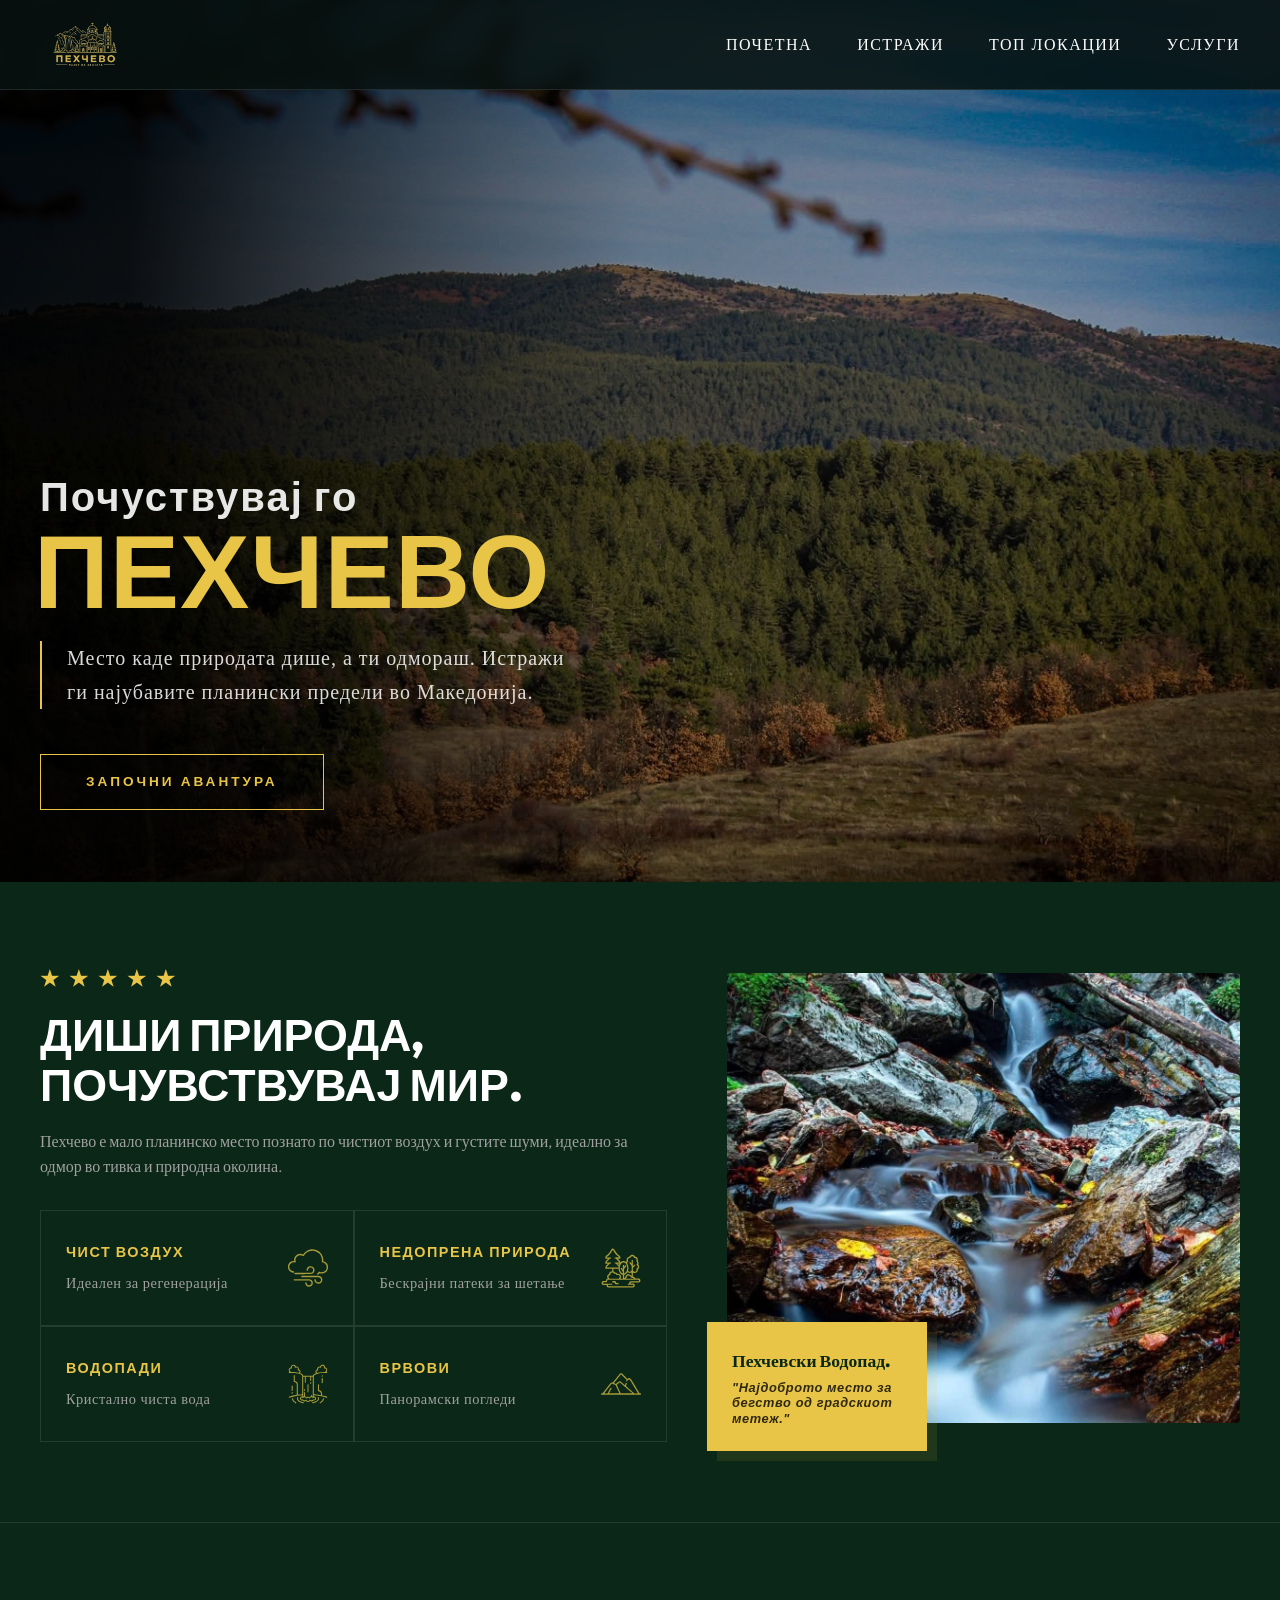
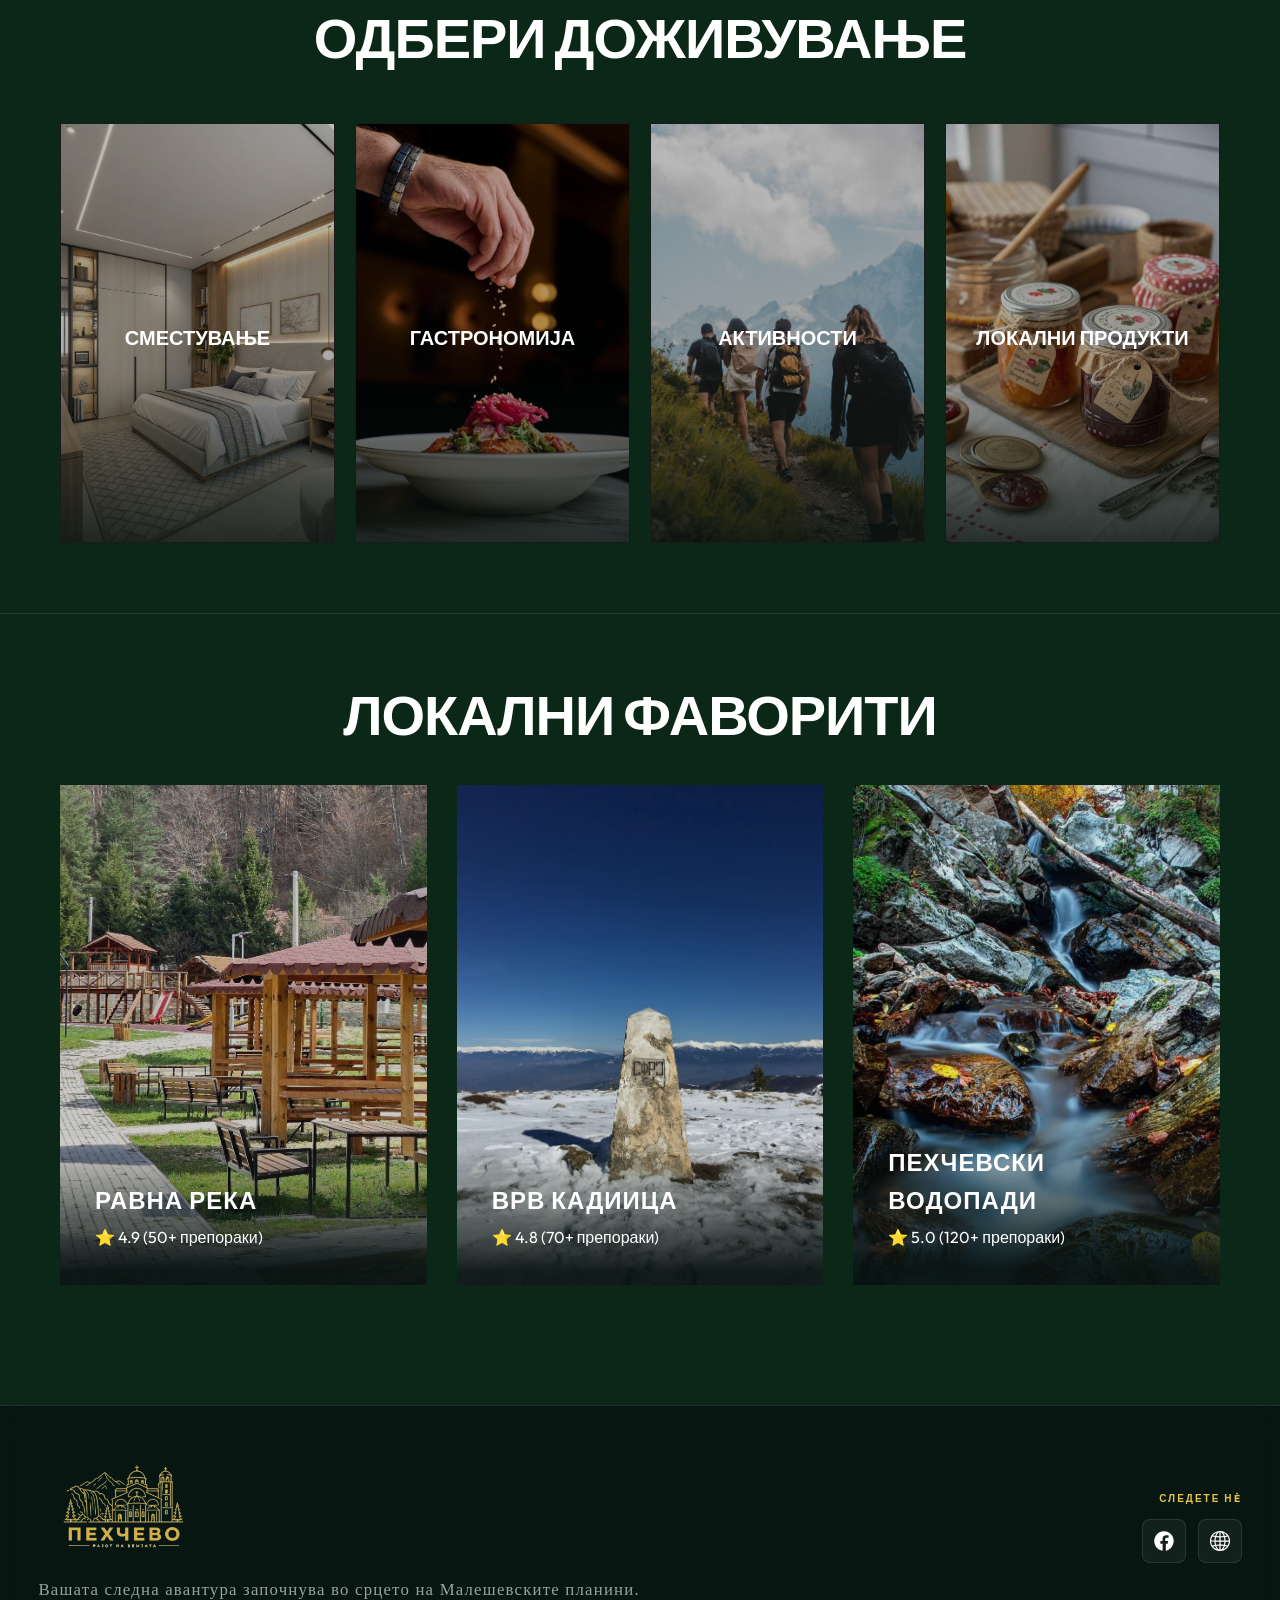
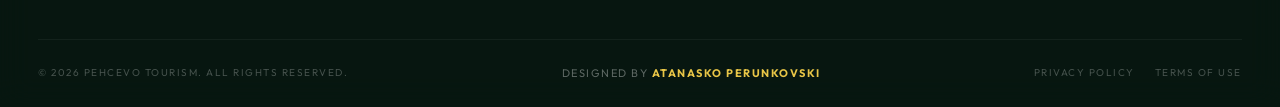
==== commit c93bc6c8: "up23.05" ====
--- a/index.html
+++ b/index.html
@@ -172,33 +172,59 @@
     </div>
         </div>
     </section>
-
 <section class="top-locations" id="top-locations">
     <div class="container">
         <h2>Локални фаворити</h2>
+
         <div class="locations-grid">
-      
-            <div class="loc-item" onclick="openActivity('ravna-reka')">
-                <img src="img/ravnareka3.jpg" alt="Равна Река">
+
+            <div class="loc-item" onclick="openActivityModal(this)"
+                data-category="Пешачење"
+                data-title="Равна Река"
+                data-desc="Равна Река е најпознатата туристичка населба во Пехчево, опкружена со густи борови шуми и чиста планинска вода. Тука се наоѓаат бројни викендички, ресторани и рибници со свежа пастрмка. Местото е идеално за одмор, прошетки и започнување планинарски тури кон околните врвови, нудејќи мир, свеж воздух и автентично планинско доживување."
+                data-loc="Пехчево"
+                data-weight="Лесна"
+                data-time="Пролет - Есен"
+                data-gear="Патики за пешачење"
+                data-imgs="img/ravnareka3.jpg">
+
+                <img src="img/ravnareka3.jpg" alt="">
                 <div class="loc-info">
                     <h4>Равна Река</h4>
                     <span>⭐ 4.9 (50+ препораки)</span>
                 </div>
             </div>
 
-            <div class="loc-item" onclick="openActivity('vrv-kadiica')">
-                <img src="img/kadiica.webp" alt="Врв Кадиица">
+            <div class="loc-item" onclick="openActivityModal(this)"
+                data-category="Планинарење"
+                data-title="Врв Кадиица"
+                data-desc="Врв Кадиица е највисоката точка на Влаина планината и нуди спектакуларен 360-степенски поглед кон целиот регион. Патеката до врвот минува низ пасишта, карпи и планински пејзажи. Иако е физички напорна, наградата е неверојатна панорама и чувство на вистинска планинарска авантура."
+                data-loc="Малешевски Планини"
+                data-weight="Средна"
+                data-time="Мај - Октомври"
+                data-gear="Планинарска опрема"
+                data-imgs="img/kadiica.webp">
+
+                <img src="img/kadiica.webp" alt="">
                 <div class="loc-info">
                     <h4>Врв Кадиица</h4>
                     <span>⭐ 4.8 (70+ препораки)</span>
                 </div>
             </div>
-            
-        
-            <div class="loc-item" onclick="openActivity('pehcevski-vodopadi')">
-                <img src="img/vodopad2.jpeg" alt="Пехчевски Водопад">
+
+            <div class="loc-item" onclick="openActivityModal(this)"
+                data-category="Природна атракција"
+                data-title="Пехчевски Водопади"
+                data-desc="Пехчевските водопади претставуваат една од најубавите природни атракции во Малешевскиот регион, сместени долж течението на реката Брегалница. До нив се стигнува преку уредени планинарски патеки кои минуваат низ густи борови шуми. Звукот на водата и свежиот планински воздух создаваат совршена атмосфера за одмор, фотографирање и уживање во недопрена природа во текот на целата година."
+                data-loc="Пехчево"
+                data-weight="Лесна"
+                data-time="Цела година"
+                data-gear="Удобни обувки"
+                data-imgs="img/vodopad2.jpeg">
+
+                <img src="img/vodopad2.jpeg" alt="">
                 <div class="loc-info">
-                    <h4>Пехчевски Водопад</h4>
+                    <h4>Пехчевски Водопади</h4>
                     <span>⭐ 5.0 (120+ препораки)</span>
                 </div>
             </div>
@@ -206,56 +232,29 @@
         </div>
     </div>
 </section>
-
-<div id="activityModal" class="modal-overlay activity-modal">
+<div id="aModal" class="modal-overlay">
     <div class="modal-container">
-      
-        <button class="close-modal" onclick="closeActivityModal()">×</button>
-        
+        <button class="close-modal" onclick="closeModal()">×</button>
+
         <div class="modal-left">
-            <img src="" id="act-img">
-        </div>
-        
+            <div class="main-img-box" onclick="toggleZoom(true)">
+                <img src="" id="mImg">
+            </div>
+            <div class="thumb-grid" id="mThumbs"></div>
+        </div>
+
         <div class="modal-right">
-            <div class="top-content">
-                <span id="act-type" class="activity-type-tag"></span>
-                <h2 id="act-title"></h2>
-                <p id="act-desc" class="activity-desc"></p>
-            </div>
-
-            <div class="activity-meta">
-                <!-- Секој елемент сега има контејнер за иконата (векторот) -->
-                <div class="meta-item">
-                    <span>Локација</span>
-                    <div class="meta-value">
-                        <i class="fa-solid fa-location-dot"></i>
-                        <b id="act-location"></b>
-                    </div>
-                </div>
-
-                <div class="meta-item">
-                    <span>Тежина</span>
-                    <div class="meta-value">
-                        <i class="fa-solid fa-mountain"></i>
-                        <b id="act-diff"></b>
-                    </div>
-                </div>
-
-                <div class="meta-item">
-                    <span>Период</span>
-                    <div class="meta-value">
-                        <i class="fa-solid fa-calendar-days"></i>
-                        <b id="act-time"></b>
-                    </div>
-                </div>
-
-                <div class="meta-item">
-                    <span>Опрема</span>
-                    <div class="meta-value">
-                        <i class="fa-solid fa-person-hiking"></i>
-                        <b id="act-gear"></b>
-                    </div>
-                </div>
+            <h2 id="mTitle"></h2>
+            <div id="dynamic-info" class="info-grid"></div>
+
+            <div class="contact-row">
+                <div class="c-card"><i class="fas fa-phone"></i><p id="mTel"></p></div>
+                <div class="c-card"><i class="fas fa-map-marker-alt"></i><p id="mLoc"></p></div>
+            </div>
+
+            <div class="action-area">
+                <div class="icon-box"><i class="fas fa-hiking"></i></div>
+                <button class="btn-reserve">Посети локација</button>
             </div>
         </div>
     </div>
@@ -269,26 +268,34 @@
                     <a href="#" class="footer-logo"> 
                         <img src="img/logofooter.png" alt="Pehcevo Logo">
                     </a>
-                    <p class="brand-tagline-low">Вашата следна авантура започнува во срцето на Малешевските планини.</p>
+                    <p class="brand-tagline-low">
+                        Вашата следна авантура започнува во срцето на Малешевските планини.
+                    </p>
                 </div>
 
                 <div class="footer-social-wrap">
                     <span class="social-label">Следете нè</span>
                     <div class="social-icons">
-                        <a href="#" class="social-btn">
+
+                        <a href="https://www.facebook.com/profile.php?id=100022576123385" target="_blank" rel="noopener noreferrer" class="social-btn">
                             <img src="img/facebook.svg" alt="Facebook">
                         </a>
-                        <a href="#" class="social-btn">
+
+                        <a href="https://pehcevo.gov.mk" target="_blank" rel="noopener noreferrer" class="social-btn">
                             <img src="img/world-wide-web.svg" alt="Website">
                         </a>
-                    </div>
-                </div>
+
+                    </div>
+                </div>
+
             </div>
 
             <div class="footer-bottom">
-                <p class="copyright">&copy; 2026 PEHCEVO TOURISM. ALL RIGHTS RESERVED.</p>
+                <p class="copyright">
+                    &copy; 2026 PEHCEVO TOURISM. ALL RIGHTS RESERVED.
+                </p>
                 
-                <a href="#" target="_blank" class="designer-link-class">
+                <a href="https://your-link-here.com" target="_blank" rel="noopener noreferrer" class="designer-link-class">
                     DESIGNED BY <span>ATANASKO PERUNKOVSKI</span>
                 </a>
 
@@ -297,10 +304,10 @@
                     <a href="#">Terms of Use</a>
                 </div>
             </div>
+
         </div>
     </div>
 </footer>
-
 <script src="main.js"></script>
 
 </body>
--- a/css/main.css
+++ b/css/main.css
@@ -1,5 +1,9 @@
 @charset "UTF-8";
 @import url("https://fonts.googleapis.com/css2?family=Outfit:wght@300;400;600;700&display=swap");
+html {
+  scroll-behavior: smooth;
+}
+
 * {
   margin: 0;
   padding: 0;
@@ -355,6 +359,7 @@
   overflow: hidden;
   border: 1px solid rgba(255, 255, 255, 0.1);
   transition: all 0.5s ease;
+  cursor: pointer;
 }
 .categories .card::after {
   content: "";
@@ -422,6 +427,15 @@
   transform: translateY(20px);
   transition: 0.4s ease;
 }
+.categories .card .card-content .btn-outline::after {
+  content: "";
+  position: absolute;
+  top: 0;
+  left: 0;
+  right: 0;
+  bottom: 0;
+  z-index: 5;
+}
 .categories .card:hover {
   border-color: #e8c547;
 }
@@ -436,7 +450,8 @@
   transform: translateY(0);
   color: #e8c547;
 }
-.categories .card:hover .card-content p, .categories .card:hover .card-content .btn-outline {
+.categories .card:hover .card-content p,
+.categories .card:hover .card-content .btn-outline {
   opacity: 1;
   transform: translateY(0);
 }
@@ -549,9 +564,6 @@
 .top-locations .loc-item:hover h4 {
   color: #e8c547;
 }
-.top-locations {
-  /* --- MOBILE OPTIMIZATION --- */
-}
 
 .main-footer {
   width: 100%;
@@ -652,7 +664,8 @@
     gap: 20px;
   }
 }
-.main-footer .footer-bottom .copyright, .main-footer .footer-bottom .legal-links a {
+.main-footer .footer-bottom .copyright,
+.main-footer .footer-bottom .legal-links a {
   font-size: 10px;
   color: rgba(255, 255, 255, 0.25);
   text-transform: uppercase;
@@ -756,7 +769,7 @@
 }
 @media (max-width: 768px) {
   .hero-page h1 {
-    font-size: 12vw;
+    font-size: 10vw;
   }
 }
 .hero-page p {
@@ -818,6 +831,7 @@
     display: flex;
     flex-direction: column;
     align-items: center;
+    width: 85%;
   }
 }
 
@@ -1034,12 +1048,13 @@
 }
 .modal-right h2 {
   font-family: "Outfit", sans-serif;
-  font-size: 1.8rem;
+  font-size: 2rem;
   font-weight: 900;
   text-transform: uppercase;
   margin: 0 0 25px;
   color: #ffffff;
   line-height: 1.2;
+  padding-bottom: 20px;
 }
 
 /* ИНФО КАРТИЧКИ */
@@ -1083,7 +1098,7 @@
 
 /* КОНТАКТ И АКЦИЈА */
 .contact-row {
-  margin-top: auto;
+  margin-top: 40px;
 }
 
 .c-card {
@@ -1112,7 +1127,7 @@
 
 .action-area {
   display: flex;
-  margin-top: 15px;
+  margin-top: 40px;
 }
 
 .icon-box {
@@ -1167,6 +1182,7 @@
 }
 .modal-container.activity-mode .modal-right h2 {
   color: #ffffff;
+  padding-top: 30px;
 }
 .modal-container.activity-mode .modal-right .activity-description {
   color: #ccc;
@@ -1182,7 +1198,9 @@
   display: block;
   color: #e8c547;
 }
-.modal-container.activity-mode .modal-right .contact-row, .modal-container.activity-mode .modal-right .action-area, .modal-container.activity-mode .modal-right .c-card {
+.modal-container.activity-mode .modal-right .contact-row,
+.modal-container.activity-mode .modal-right .action-area,
+.modal-container.activity-mode .modal-right .c-card {
   display: none !important;
 }
 
@@ -1232,165 +1250,10 @@
   color: #e8c547;
 }
 
-.services-section {
-  padding: 180px 0 100px;
-  background-color: #0a2717;
-}
-.services-section .section-title-wrap {
-  text-align: center;
-  margin-bottom: 80px;
-}
-.services-section .section-title-wrap .sub-title {
-  color: #e8c547;
-  text-transform: uppercase;
-  letter-spacing: 7px;
-  font-size: 0.8rem;
-  font-weight: 700;
-  margin-bottom: 12px;
-  display: block;
-}
-.services-section .section-title-wrap .main-title {
-  font-size: 3.5rem;
-  text-transform: uppercase;
-  font-weight: 900;
-}
-.services-section .section-title-wrap .main-title span {
-  color: #e8c547;
-}
-.services-section .services-modern-grid {
-  display: grid;
-  grid-template-columns: repeat(auto-fit, minmax(340px, 1fr));
-  gap: 25px;
-}
-.services-section .service-horizontal-card {
-  background: rgba(255, 255, 255, 0.03);
-  border: 1px solid rgba(255, 255, 255, 0.06);
-  backdrop-filter: blur(8px);
-  display: flex;
-  align-items: center;
-  padding: 30px;
-  cursor: pointer;
-  transition: 0.4s cubic-bezier(0.4, 0, 0.2, 1);
-}
-.services-section .service-horizontal-card:hover {
-  border-color: #e8c547;
-  transform: translateY(-5px);
-  background: rgba(255, 255, 255, 0.05);
-}
-.services-section .service-horizontal-card .service-vector-space {
-  width: 50px;
-  margin-right: 25px;
-  flex-shrink: 0;
-}
-.services-section .service-horizontal-card .service-vector-space img {
-  width: 100%;
-  filter: invert(83%) sepia(21%) saturate(1028%) hue-rotate(1deg) brightness(95%) contrast(92%);
-}
-.services-section .service-horizontal-card .service-info h3 {
-  font-size: 1.3rem;
-  text-transform: uppercase;
-  margin-bottom: 4px;
-}
-.services-section .service-horizontal-card .service-info p {
-  font-family: "Times New Roman", serif;
-  font-size: 1rem;
-  color: #a0a0a0;
-}
-
-.service-modal {
-  display: none;
-  position: fixed;
-  inset: 0;
-  width: 100%;
-  height: 100%;
-  background: rgba(0, 0, 0, 0.85);
-  backdrop-filter: blur(12px);
-  -webkit-backdrop-filter: blur(12px);
-  z-index: 9999;
-  align-items: center;
-  justify-content: center;
-  padding: 20px;
-}
-.service-modal.active {
-  display: flex !important;
-}
-.service-modal .modal-container-relative {
-  position: relative;
-  width: 100%;
-  max-width: 900px;
-}
-.service-modal .modal-content {
-  background: #0a2717;
-  border: 1px solid rgba(255, 255, 255, 0.1);
-  padding: 60px 40px;
-  width: 100%;
-  border-radius: 4px;
-}
-
-@media (max-width: 768px) {
-  .header {
-    height: 70px;
-  }
-  .header .nav-wrapper {
-    padding: 0 20px;
-  }
-  .header #navMenu {
-    position: fixed;
-    top: 0;
-    right: -100%;
-    width: 100%;
-    height: 100vh;
-    background: #081210;
-    display: flex;
-    align-items: center;
-    justify-content: center;
-    transition: 0.5s cubic-bezier(0.4, 0, 0.2, 1);
-  }
-  .header #navMenu.active {
-    right: 0;
-  }
-  .header #navMenu ul {
-    flex-direction: column;
-    gap: 50px;
-  }
-  .header #navMenu ul li a {
-    font-size: 1.5rem;
-  }
-  .header .burger {
-    display: flex;
-    flex-direction: column;
-    gap: 6px;
-    cursor: pointer;
-    z-index: 1200;
-  }
-  .header .burger span {
-    width: 28px;
-    height: 3px;
-    background: #fff;
-    transition: 0.3s ease;
-  }
-  .header .burger.active span:nth-child(1) {
-    transform: rotate(45deg) translate(5px, 6px);
-  }
-  .header .burger.active span:nth-child(2) {
-    opacity: 0;
-  }
-  .header .burger.active span:nth-child(3) {
-    transform: rotate(-45deg) translate(5px, -6px);
-  }
-  .services-section .main-title {
-    font-size: 2.2rem;
-  }
-  .service-modal .modal-content {
-    padding: 40px 20px;
-    max-height: 90vh;
-    overflow-y: auto;
-  }
-}
 @media (max-width: 768px) {
   /* =========================================================
-     GLOBAL
-     ========================================================= */
+   GLOBAL
+   ========================================================= */
   *,
   *::before,
   *::after {
@@ -1432,8 +1295,8 @@
     display: block;
   }
   /* =========================================================
-     HEADER / BURGER
-     ========================================================= */
+   HEADER / BURGER
+   ========================================================= */
   .header {
     height: 72px;
     width: 100vw;
@@ -1507,8 +1370,8 @@
     text-align: center;
   }
   /* =========================================================
-     HERO
-     ========================================================= */
+   HERO
+   ========================================================= */
   .hero {
     height: 92vh;
     padding-bottom: 60px;
@@ -1532,8 +1395,8 @@
     text-align: center;
   }
   /* =========================================================
-     ABOUT
-     ========================================================= */
+   ABOUT
+   ========================================================= */
   .about {
     padding: 70px 0;
   }
@@ -1606,8 +1469,8 @@
     }
   }
   /* =========================================================
-     CATEGORIES
-     ========================================================= */
+   CATEGORIES
+   ========================================================= */
   .categories {
     padding: 70px 0;
   }
@@ -1620,7 +1483,7 @@
     flex-direction: row !important;
     overflow-x: auto;
     overflow-y: hidden;
-    gap: 16px;
+    gap: 20px;
     padding: 10px 16px 20px;
     scroll-snap-type: x mandatory;
     -webkit-overflow-scrolling: touch;
@@ -1669,8 +1532,8 @@
     transform: translateY(0);
   }
   /* =========================================================
-     TOP LOCATIONS
-     ========================================================= */
+   TOP LOCATIONS
+   ========================================================= */
   .top-locations {
     padding: 70px 0;
   }
@@ -1716,8 +1579,8 @@
     }
   }
   /* =========================================================
-     SERVICES
-     ========================================================= */
+   SERVICES
+   ========================================================= */
   .services-section {
     padding: 120px 0 70px;
   }
@@ -1745,8 +1608,8 @@
     font-size: 0.88rem;
   }
   /* =========================================================
-     FOOTER FIX
-     ========================================================= */
+   FOOTER FIX
+   ========================================================= */
   .main-footer .footer-glass-wrap {
     padding: 40px 0 20px;
   }
@@ -1799,15 +1662,15 @@
 }
 @media (max-width: 768px) {
   /* =========================================================
-     MODAL CONTAINER
-     ========================================================= */
+   MODAL CONTAINER
+   ========================================================= */
   .modal-overlay {
-    padding: 10px;
+    padding: 6px;
   }
   .modal-container {
     width: 100%;
-    max-width: 100%;
-    max-height: 92vh;
+    max-width: 95%;
+    max-height: 96vh;
     height: auto;
     display: flex;
     flex-direction: column;
@@ -1826,24 +1689,24 @@
     }
   }
   /* =========================================================
-     CLOSE BUTTON
-     ========================================================= */
+   CLOSE BUTTON
+   ========================================================= */
   .close-modal {
     position: absolute;
-    top: 15px;
-    right: 15px;
+    top: 12px;
+    right: 12px;
     background: #e8c547;
     border: 1px solid #e8c547;
     color: #000;
-    width: 36px;
-    height: 36px;
+    width: 34px;
+    height: 34px;
     border-radius: 0;
     cursor: pointer;
     z-index: 999;
     display: flex;
     align-items: center;
     justify-content: center;
-    font-size: 1rem;
+    font-size: 0.95rem;
     font-weight: 700;
     box-shadow: 0 8px 18px rgba(232, 197, 71, 0.25);
     transition: 0.3s ease;
@@ -1855,15 +1718,15 @@
     transform: rotate(90deg);
   }
   /* =========================================================
-     LEFT SIDE
-     ========================================================= */
+   LEFT SIDE
+   ========================================================= */
   .modal-left {
     width: 100%;
     height: auto;
   }
   .main-img-box {
     width: 100%;
-    height: 240px;
+    height: 170px;
   }
   .main-img-box img {
     width: 100%;
@@ -1872,11 +1735,11 @@
        object-fit: cover;
   }
   /* =========================================================
-     THUMBNAILS
-     ========================================================= */
+   THUMBNAILS
+   ========================================================= */
   .thumb-grid {
     width: 100%;
-    height: 78px;
+    height: 58px;
     display: grid;
     grid-template-columns: repeat(6, 1fr);
     grid-template-rows: 1fr;
@@ -1886,7 +1749,7 @@
   }
   .thumb-grid img {
     width: 100%;
-    height: 78px;
+    height: 58px;
     -o-object-fit: cover;
        object-fit: cover;
     cursor: pointer;
@@ -1897,227 +1760,643 @@
     opacity: 1;
   }
   /* =========================================================
-     RIGHT SIDE
-     ========================================================= */
+   RIGHT SIDE
+   ========================================================= */
   .modal-right {
     width: 100%;
-    padding: 24px 16px 18px;
+    padding: 18px 14px 14px;
     overflow-y: auto;
   }
   .modal-right h2 {
-    font-size: 1.25rem;
-    line-height: 1.25;
-    margin-bottom: 18px;
-    padding-right: 42px;
+    font-size: 1.4rem;
+    line-height: 1.2;
+    text-align: center;
+    margin-bottom: 14px;
+    padding-top: 30px;
   }
   /* =========================================================
-     INFO GRID
-     ========================================================= */
+   INFO GRID
+   ========================================================= */
   .info-grid {
     display: grid;
     grid-template-columns: 1fr 1fr;
-    gap: 10px;
-    margin-bottom: 18px;
+    gap: 8px;
+    margin-bottom: 14px;
   }
   .info-item {
-    min-height: 82px;
-    padding: 12px;
+    min-height: 68px;
+    padding: 10px;
     border-left: 2px solid #e8c547;
   }
   .info-item i {
-    font-size: 0.9rem;
+    font-size: 0.8rem;
+    margin-bottom: 5px;
+  }
+  .info-item span {
+    font-size: 0.5rem;
+    margin-bottom: 2px;
+  }
+  .info-item strong {
+    font-size: 0.72rem;
+    line-height: 1.3;
+  }
+  /* =========================================================
+   CONTACT
+   ========================================================= */
+  .contact-row {
+    margin-top: 6px;
+  }
+  .c-card {
+    padding: 8px 10px;
+    gap: 8px;
     margin-bottom: 6px;
   }
-  .info-item span {
-    font-size: 0.55rem;
-    margin-bottom: 2px;
-  }
-  .info-item strong {
-    font-size: 0.8rem;
+  .c-card p {
+    font-size: 0.72rem;
     line-height: 1.35;
   }
   /* =========================================================
-     CONTACT
-     ========================================================= */
-  .contact-row {
-    margin-top: 8px;
-  }
-  .c-card {
-    padding: 10px 12px;
-    gap: 10px;
-    margin-bottom: 8px;
-  }
-  .c-card p {
-    font-size: 0.78rem;
-    line-height: 1.4;
-  }
-  /* =========================================================
-     ACTION AREA
-     ========================================================= */
+   ACTION AREA
+   ========================================================= */
   .action-area {
     display: flex;
-    margin-top: 14px;
+    margin-top: 10px;
   }
   .icon-box {
-    width: 50px;
-    height: 48px;
+    width: 46px;
+    height: 44px;
   }
   .btn-reserve {
-    height: 48px;
-    font-size: 0.75rem;
+    height: 44px;
+    font-size: 0.7rem;
     letter-spacing: 1px;
-    padding: 0 12px;
+    padding: 0 10px;
   }
   /* =========================================================
-     ACTIVITY MODE
-     ========================================================= */
+   ACTIVITY MODE
+   ========================================================= */
   .modal-container.activity-mode .modal-left {
     width: 100%;
   }
   .modal-container.activity-mode .modal-left .main-img-box {
-    height: 250px !important;
+    height: 160px !important;
   }
   .modal-container.activity-mode .modal-left .thumb-grid {
     display: none !important;
   }
   .modal-container.activity-mode .modal-right {
     width: 100%;
-    padding: 24px 16px;
+    padding: 18px 14px;
   }
   .modal-container.activity-mode .modal-right h2 {
-    font-size: 1.3rem;
+    font-size: 1.4rem;
   }
   .modal-container.activity-mode .modal-right .activity-description {
-    font-size: 0.88rem;
-    line-height: 1.7;
-    margin-bottom: 18px;
+    font-size: 0.82rem;
+    line-height: 1.55;
+    padding-bottom: 20px;
+    text-align: justify;
+    margin-bottom: 14px;
   }
   .modal-container.activity-mode .modal-right .info-grid {
     grid-template-columns: 1fr 1fr;
   }
 }
+/* =====================
+   SERVICES
+===================== */
+.services-section {
+  padding: 180px 0 100px;
+}
+.services-section .section-title-wrap {
+  text-align: center;
+  margin-bottom: 80px;
+}
+.services-section .sub-title {
+  color: #e8c547;
+  text-transform: uppercase;
+  letter-spacing: 7px;
+  font-size: 0.8rem;
+  font-weight: 700;
+  margin-bottom: 12px;
+  display: block;
+}
+.services-section .main-title {
+  font-size: 3.5rem;
+  text-transform: uppercase;
+  font-weight: 900;
+}
+.services-section .main-title span {
+  color: #e8c547;
+}
+.services-section .services-modern-grid {
+  display: grid;
+  grid-template-columns: repeat(auto-fit, minmax(340px, 1fr));
+  gap: 25px;
+}
+
+.service-horizontal-card {
+  background: rgba(255, 255, 255, 0.03);
+  border: 1px solid rgba(255, 255, 255, 0.06);
+  backdrop-filter: blur(8px);
+  display: flex;
+  align-items: center;
+  padding: 30px;
+  cursor: pointer;
+  transition: 0.4s ease;
+}
+.service-horizontal-card:hover {
+  border-color: #e8c547;
+  transform: translateY(-5px);
+  background: rgba(255, 255, 255, 0.05);
+}
+.service-horizontal-card .service-vector-space {
+  width: 50px;
+  margin-right: 25px;
+  flex-shrink: 0;
+}
+.service-horizontal-card .service-vector-space img {
+  width: 100%;
+  filter: invert(83%) sepia(21%) saturate(1028%) hue-rotate(1deg) brightness(95%) contrast(92%);
+}
+.service-horizontal-card .service-info h3 {
+  font-size: 1.3rem;
+  text-transform: uppercase;
+  margin-bottom: 4px;
+}
+.service-horizontal-card .service-info p {
+  font-family: "Times New Roman", Times, serif;
+  font-size: 1rem;
+  letter-spacing: 1px;
+  color: #a0a0a0;
+}
+
+/* =====================
+   MODAL
+===================== */
+.service-modal {
+  display: none;
+  position: fixed;
+  inset: 0;
+  z-index: 9999;
+  background: rgba(0, 0, 0, 0.55);
+  backdrop-filter: blur(12px);
+  align-items: center;
+  justify-content: center;
+  padding: 20px;
+}
+.service-modal .modal-container-relative {
+  position: relative;
+  width: 100%;
+  max-width: 950px;
+}
+.service-modal .modal-content {
+  position: relative;
+  background: #0a2717;
+  border: 1px solid rgba(255, 255, 255, 0.08);
+  padding: 60px 40px 40px;
+  overflow: hidden;
+}
+.service-modal {
+  /* CLOSE BUTTON */
+  /* =====================
+     SERVICES
+  ===================== */
+}
+.service-modal .services-section {
+  padding: 180px 0 100px;
+}
+.service-modal .services-section .section-title-wrap {
+  text-align: center;
+  margin-bottom: 80px;
+}
+.service-modal .services-section .sub-title {
+  color: #e8c547;
+  text-transform: uppercase;
+  letter-spacing: 7px;
+  font-size: 0.8rem;
+  font-weight: 700;
+  margin-bottom: 12px;
+  display: block;
+}
+.service-modal .services-section .main-title {
+  font-size: 3.5rem;
+  text-transform: uppercase;
+  font-weight: 900;
+}
+.service-modal .services-section .main-title span {
+  color: #e8c547;
+}
+.service-modal .services-section .services-modern-grid {
+  display: grid;
+  grid-template-columns: repeat(auto-fit, minmax(340px, 1fr));
+  gap: 25px;
+}
+.service-modal .service-horizontal-card {
+  background: rgba(255, 255, 255, 0.03);
+  border: 1px solid rgba(255, 255, 255, 0.06);
+  backdrop-filter: blur(8px);
+  display: flex;
+  align-items: center;
+  padding: 30px;
+  cursor: pointer;
+  transition: 0.4s ease;
+}
+.service-modal .service-horizontal-card:hover {
+  border-color: #e8c547;
+  transform: translateY(-5px);
+  background: rgba(255, 255, 255, 0.05);
+}
+.service-modal .service-horizontal-card .service-vector-space {
+  width: 50px;
+  margin-right: 25px;
+  flex-shrink: 0;
+}
+.service-modal .service-horizontal-card .service-vector-space img {
+  width: 100%;
+  filter: invert(83%) sepia(21%) saturate(1028%) hue-rotate(1deg) brightness(95%) contrast(92%);
+}
+.service-modal .service-horizontal-card .service-info h3 {
+  font-size: 1.3rem;
+  text-transform: uppercase;
+  margin-bottom: 4px;
+}
+.service-modal .service-horizontal-card .service-info p {
+  font-family: "Times New Roman", Times, serif;
+  font-size: 1rem;
+  letter-spacing: 1px;
+  color: #a0a0a0;
+}
+.service-modal {
+  /* =====================
+     MODAL
+  ===================== */
+}
+.service-modal .service-modal {
+  display: none;
+  position: fixed;
+  inset: 0;
+  z-index: 9999;
+  background: rgba(0, 0, 0, 0.55);
+  backdrop-filter: blur(12px);
+  align-items: center;
+  justify-content: center;
+  padding: 20px;
+}
+.service-modal .service-modal .modal-container-relative {
+  position: relative;
+  width: 100%;
+  max-width: 950px;
+}
+.service-modal .service-modal .modal-content {
+  position: relative;
+  background: #0a2717;
+  border: 1px solid rgba(255, 255, 255, 0.08);
+  padding: 60px 40px 40px;
+  overflow: hidden;
+}
+.service-modal .service-modal {
+  /* CLOSE BUTTON */
+}
+.service-modal .service-modal .close-modal {
+  position: absolute;
+  top: 15px;
+  right: 15px;
+  background: #e8c547;
+  border: none;
+  color: #000;
+  width: 38px;
+  height: 38px;
+  border-radius: 50%;
+  cursor: pointer;
+  z-index: 100;
+  display: flex;
+  align-items: center;
+  justify-content: center;
+  transition: 0.3s ease;
+  font-size: 20px;
+  font-weight: 700;
+}
+.service-modal .service-modal .close-modal:hover {
+  background: #fff;
+  color: #000;
+  transform: rotate(90deg);
+}
+.service-modal .service-modal .modal-header-wrap {
+  display: flex;
+  justify-content: center;
+  align-items: center;
+  gap: 18px;
+  margin-bottom: 40px;
+  text-align: center;
+}
+.service-modal .service-modal .modal-header-wrap img {
+  width: 42px;
+  filter: invert(83%) sepia(21%) saturate(1028%) hue-rotate(1deg) brightness(95%) contrast(92%);
+}
+.service-modal .service-modal .modal-header-wrap .modal-header-title {
+  font-size: 2rem;
+  font-weight: 900;
+  text-transform: uppercase;
+}
+.service-modal .service-modal .modal-header-wrap .modal-header-title span {
+  color: #e8c547;
+}
+.service-modal .service-modal .location-cards-wrapper {
+  display: flex;
+  justify-content: center;
+  align-items: stretch;
+  gap: 20px;
+  flex-wrap: wrap;
+}
+.service-modal .service-modal {
+  /* LOCATION CARD */
+}
+.service-modal .service-modal .location-entry-card {
+  background: rgba(255, 255, 255, 0.04);
+  border: 1px solid rgba(232, 197, 71, 0.15);
+  backdrop-filter: blur(10px);
+  width: 100%;
+  max-width: 380px;
+  overflow: hidden;
+  display: flex;
+  flex-direction: column;
+  transition: 0.35s ease;
+}
+.service-modal .service-modal .location-entry-card:hover {
+  border-color: rgba(232, 197, 71, 0.5);
+  transform: translateY(-5px);
+}
+.service-modal .service-modal .location-entry-card .loc-img {
+  height: 220px;
+}
+.service-modal .service-modal .location-entry-card .loc-img img {
+  width: 100%;
+  height: 100%;
+  -o-object-fit: cover;
+     object-fit: cover;
+}
+.service-modal .service-modal .location-entry-card .loc-content {
+  padding: 25px;
+  text-align: center;
+  border-top: 2px solid #e8c547;
+}
+.service-modal .service-modal .location-entry-card .loc-content h4 {
+  color: #e8c547;
+  text-transform: uppercase;
+  margin-bottom: 12px;
+  font-size: 1rem;
+  letter-spacing: 1px;
+}
+.service-modal .service-modal .location-entry-card .loc-content p {
+  color: #cfcfcf;
+  font-size: 0.92rem;
+  line-height: 1.8;
+  margin-bottom: 10px;
+}
+.service-modal .service-modal .location-entry-card .loc-content strong {
+  display: block;
+  margin-top: 10px;
+  color: #fff;
+  font-size: 0.95rem;
+  letter-spacing: 1px;
+}
+.service-modal {
+  /* =====================
+     RESPONSIVE
+  ===================== */
+}
 @media (max-width: 768px) {
-  /* =========================================================
-     HERO PAGE
-     ========================================================= */
-  .hero-page {
-    height: 460px;
-    padding: 0 22px;
-    overflow: hidden;
-  }
-  .hero-page h1 {
-    font-size: 12vw;
-    line-height: 1.05;
-    letter-spacing: -1px;
-    max-width: 100%;
-    word-break: break-word;
-  }
-  .hero-page p {
-    font-size: 15px;
-    line-height: 1.6;
-    padding: 0 10px;
-    margin-top: 14px;
-    max-width: 95%;
-  }
-  .scroll-indicator {
-    bottom: 22px;
-  }
-  .scroll-indicator i {
-    font-size: 1.2rem;
-  }
-  /* =========================================================
-     GRID
-     ========================================================= */
-  .grid {
-    display: flex;
+  .service-modal .services-section {
+    padding: 140px 0 80px;
+  }
+  .service-modal .services-section .section-title-wrap {
+    margin-bottom: 50px;
+  }
+  .service-modal .services-section .main-title {
+    font-size: 2.3rem;
+    line-height: 1.2;
+  }
+  .service-modal .services-section .services-modern-grid {
+    grid-template-columns: 1fr;
+  }
+  .service-modal .service-horizontal-card {
+    padding: 22px;
+  }
+  .service-modal .service-horizontal-card .service-vector-space {
+    width: 42px;
+    margin-right: 18px;
+  }
+  .service-modal .service-horizontal-card .service-info h3 {
+    font-size: 1.05rem;
+  }
+  .service-modal .service-horizontal-card .service-info p {
+    font-size: 0.9rem;
+  }
+  .service-modal .service-modal {
+    padding: 15px;
+  }
+  .service-modal .service-modal .modal-content {
+    padding: 55px 20px 25px;
+    overflow: visible;
+  }
+  .service-modal .service-modal .modal-header-wrap {
+    flex-direction: column;
+    gap: 12px;
+    margin-bottom: 25px;
+    text-align: center;
+  }
+  .service-modal .service-modal .modal-header-wrap img {
+    width: 34px;
+  }
+  .service-modal .service-modal .modal-header-wrap .modal-header-title {
+    font-size: 1.5rem;
+    line-height: 1.3;
+  }
+  .service-modal .service-modal .close-modal {
+    width: 38px;
+    height: 38px;
+    top: 12px;
+    right: 12px;
+    font-size: 18px;
+  }
+  .service-modal .service-modal .location-cards-wrapper {
     flex-direction: column;
     align-items: center;
-    gap: 22px;
-    padding: 50px 18px;
-    overflow: hidden;
-  }
-  /* =========================================================
-     CARD
-     ========================================================= */
-  .category-card {
-    width: 92%;
-    max-width: 340px;
-    height: 450px;
-    overflow: hidden;
-    transform: translateY(40px) scale(0.96);
-    opacity: 0;
-    animation: smoothCardReveal 0.7s ease forwards;
-  }
-  .category-card:nth-child(1) {
-    animation-delay: 0.05s;
-  }
-  .category-card:nth-child(2) {
-    animation-delay: 0.12s;
-  }
-  .category-card:nth-child(3) {
-    animation-delay: 0.19s;
-  }
-  .category-card:nth-child(4) {
-    animation-delay: 0.26s;
-  }
-  .category-card:nth-child(5) {
-    animation-delay: 0.33s;
-  }
-  .category-card:nth-child(6) {
-    animation-delay: 0.4s;
-  }
-  .category-card img {
+    gap: 18px;
+  }
+  .service-modal .service-modal .location-entry-card {
+    max-width: 330px;
+  }
+  .service-modal .service-modal .location-entry-card .loc-img {
+    height: 180px;
+  }
+  .service-modal .service-modal .location-entry-card .loc-content {
+    padding: 20px;
+  }
+  .service-modal .service-modal .location-entry-card .loc-content h4 {
+    font-size: 0.95rem;
+  }
+  .service-modal .service-modal .location-entry-card .loc-content p {
+    font-size: 0.88rem;
+  }
+  .service-modal .service-modal .location-entry-card .loc-content strong {
+    font-size: 0.9rem;
+  }
+}
+.service-modal .modal-header-wrap {
+  display: flex;
+  justify-content: center;
+  align-items: center;
+  gap: 18px;
+  margin-bottom: 40px;
+  text-align: center;
+}
+.service-modal .modal-header-wrap img {
+  width: 42px;
+  filter: invert(83%) sepia(21%) saturate(1028%) hue-rotate(1deg) brightness(95%) contrast(92%);
+}
+.service-modal .modal-header-wrap .modal-header-title {
+  font-size: 2rem;
+  font-weight: 900;
+  text-transform: uppercase;
+}
+.service-modal .modal-header-wrap .modal-header-title span {
+  color: #e8c547;
+}
+.service-modal .location-cards-wrapper {
+  display: flex;
+  justify-content: center;
+  align-items: stretch;
+  gap: 20px;
+}
+.service-modal .location-entry-card {
+  background: rgba(255, 255, 255, 0.03);
+  border: 1px solid rgba(255, 255, 255, 0.05);
+  width: 100%;
+  max-width: 380px;
+  min-height: 360px;
+  display: flex;
+  flex-direction: column;
+  transition: 0.3s ease;
+}
+.service-modal .location-entry-card:hover {
+  border-color: rgba(232, 197, 71, 0.4);
+  transform: translateY(-4px);
+}
+.service-modal .location-entry-card .loc-img {
+  height: 190px;
+}
+.service-modal .location-entry-card .loc-img img {
+  width: 100%;
+  height: 100%;
+  -o-object-fit: cover;
+     object-fit: cover;
+}
+.service-modal .location-entry-card .loc-content {
+  padding: 25px;
+  border-top: 2px solid #e8c547;
+  text-align: center;
+}
+.service-modal .location-entry-card .loc-content h4 {
+  color: #e8c547;
+  text-transform: uppercase;
+  margin-bottom: 10px;
+  font-size: 1rem;
+}
+.service-modal .location-entry-card .loc-content p {
+  color: #bbb;
+  font-size: 0.9rem;
+  line-height: 1.7;
+}
+.service-modal .location-entry-card .loc-content strong {
+  color: #fff;
+}
+
+/* =====================
+   RESPONSIVE
+/* ===================== */
+@media (max-width: 768px) {
+  .services-section {
+    padding: 140px 0 80px;
+  }
+  .services-section .section-title-wrap {
+    margin-bottom: 50px;
+  }
+  .services-section .main-title {
+    font-size: 2.3rem;
+    line-height: 1.2;
+  }
+  .services-section .services-modern-grid {
+    grid-template-columns: 1fr;
+  }
+  .service-horizontal-card {
+    padding: 22px;
+  }
+  .service-horizontal-card .service-vector-space {
+    width: 42px;
+    margin-right: 18px;
+  }
+  .service-horizontal-card .service-info h3 {
+    font-size: 1.05rem;
+  }
+  .service-horizontal-card .service-info p {
+    font-size: 0.9rem;
+  }
+  .service-modal {
+    padding: 20px;
+    background: rgba(0, 0, 0, 0.4) !important;
+    backdrop-filter: blur(8px) !important;
+    -webkit-backdrop-filter: blur(8px);
+  }
+  .service-modal .modal-content {
+    padding: 55px 20px 25px;
+    overflow: visible;
     width: 100%;
-    height: 100%;
-    -o-object-fit: cover;
-       object-fit: cover;
-    -o-object-position: center;
-       object-position: center;
-    transition: 0.7s ease;
-  }
-  .category-card .card-content {
-    height: 100px;
-    padding: 18px 18px 8px;
-    backdrop-filter: blur(14px);
-    transition: 0.45s ease;
-  }
-  .category-card h3 {
-    font-size: 1.05rem;
-    letter-spacing: 1.5px;
+    max-height: 90vh;
+    overflow-y: auto;
+  }
+  .service-modal .modal-header-wrap {
+    flex-direction: column;
+    gap: 12px;
+    margin-bottom: 25px;
+  }
+  .service-modal .modal-header-wrap img {
+    width: 34px;
+  }
+  .service-modal .modal-header-wrap .modal-header-title {
+    font-size: 1.5rem;
     line-height: 1.3;
   }
-  .category-card p {
-    font-size: 0.92rem;
-    line-height: 1.6;
-  }
-  .category-card:hover img {
-    transform: scale(1.08);
-  }
-  .category-card:hover .card-content {
-    padding: 25px;
-  }
-  .category-card:hover h3 {
-    margin-bottom: 14px;
-  }
-  /* =========================================================
-     BUTTON
-     ========================================================= */
-  .btn-outline {
-    padding: 10px 20px;
-    font-size: 0.7rem;
-    letter-spacing: 1.5px;
-  }
-  /* =========================================================
-     SMOOTH SCROLL REVEAL
-     ========================================================= */
-  @keyframes smoothCardReveal {
-    from {
-      opacity: 0;
-      transform: translateY(45px) scale(0.95);
-    }
-    to {
-      opacity: 1;
-      transform: translateY(0) scale(1);
-    }
+  .service-modal .location-cards-wrapper {
+    flex-direction: column !important;
+    align-items: center;
+    gap: 20px;
+    width: 100%;
+    padding: 0 10px;
+  }
+  .service-modal .location-entry-card {
+    width: 100% !important;
+    max-width: 100%;
+    min-height: auto;
+  }
+  .service-modal .location-entry-card .loc-img {
+    height: 170px;
+  }
+  .service-modal .location-entry-card .loc-content {
+    padding: 20px;
+  }
+  .service-modal .location-entry-card .loc-content strong,
+  .service-modal .location-entry-card .loc-content p,
+  .service-modal .location-entry-card .loc-content span {
+    letter-spacing: 0.5px !important;
+    font-family: "Outfit", sans-serif;
+  }
+  .service-modal .close-modal {
+    width: 34px;
+    height: 34px;
+    top: 12px;
+    right: 12px;
+    font-size: 18px;
   }
 }/*# sourceMappingURL=main.css.map */
